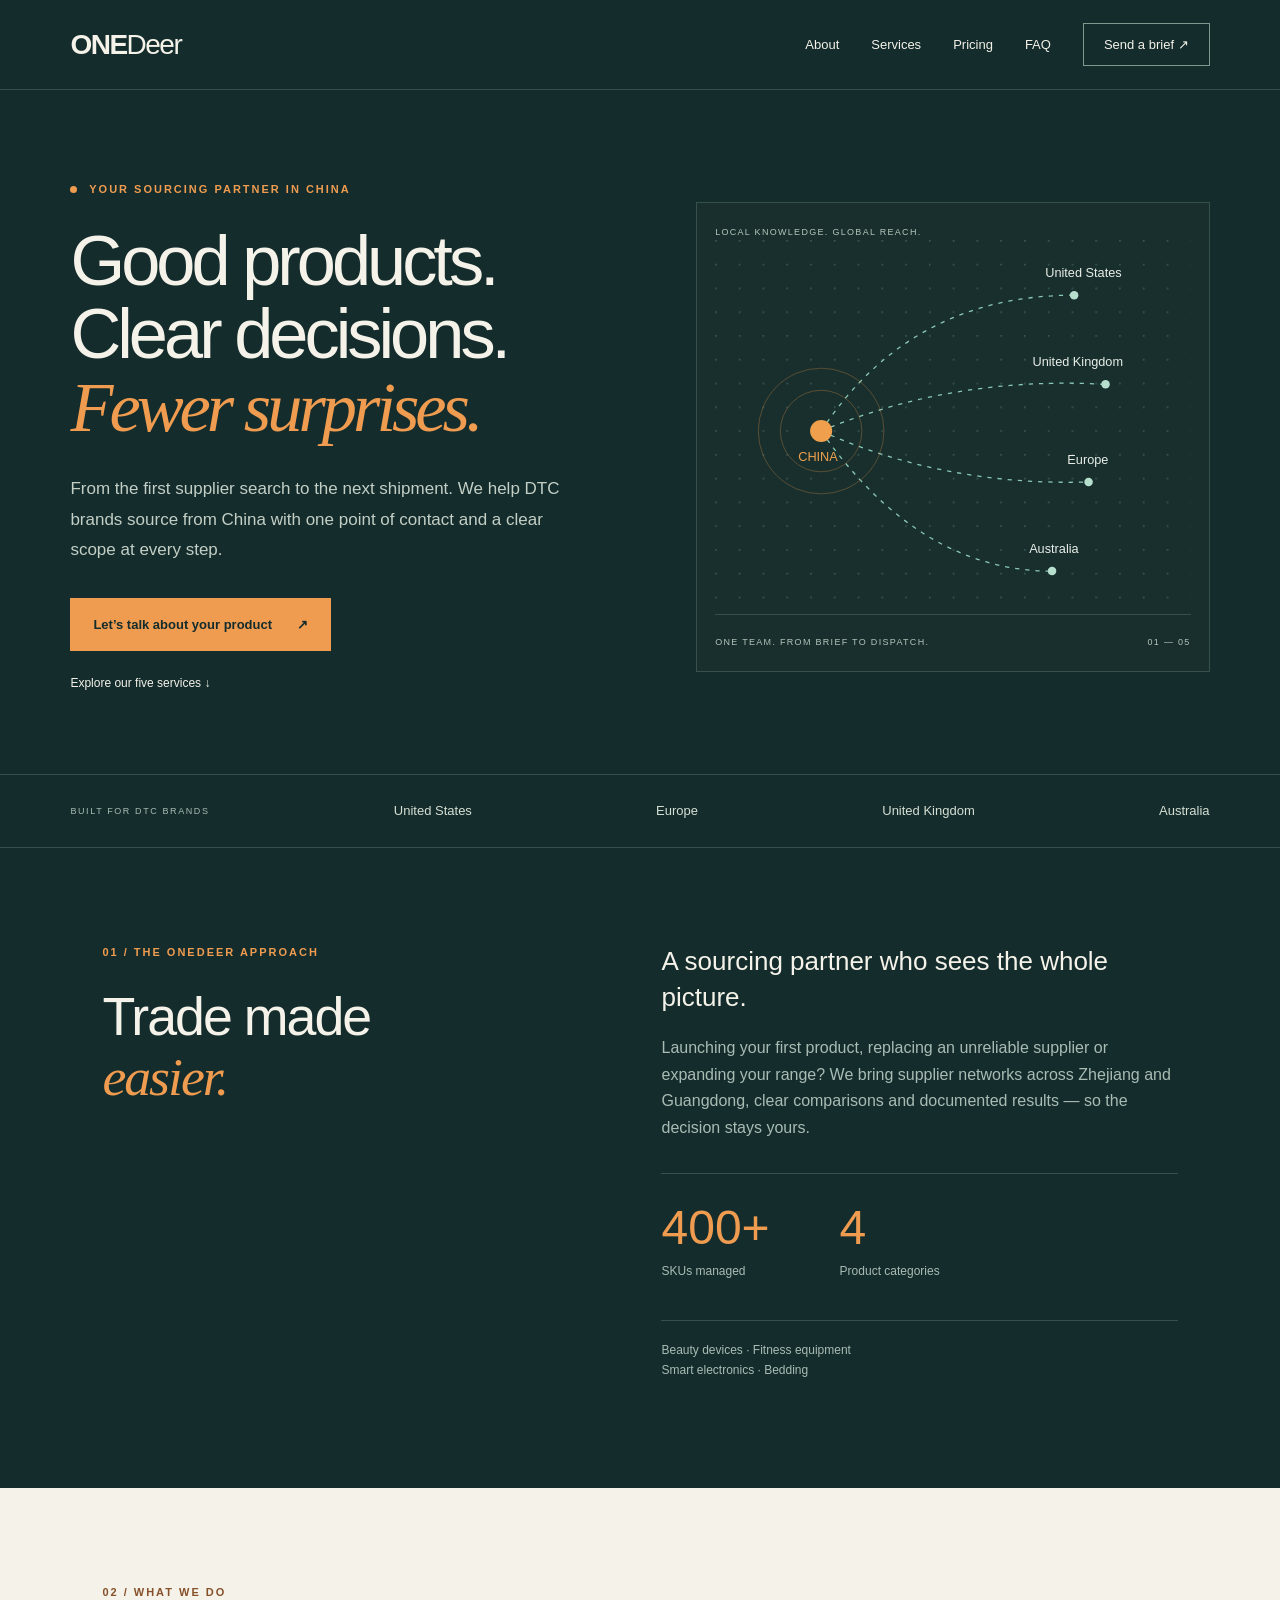
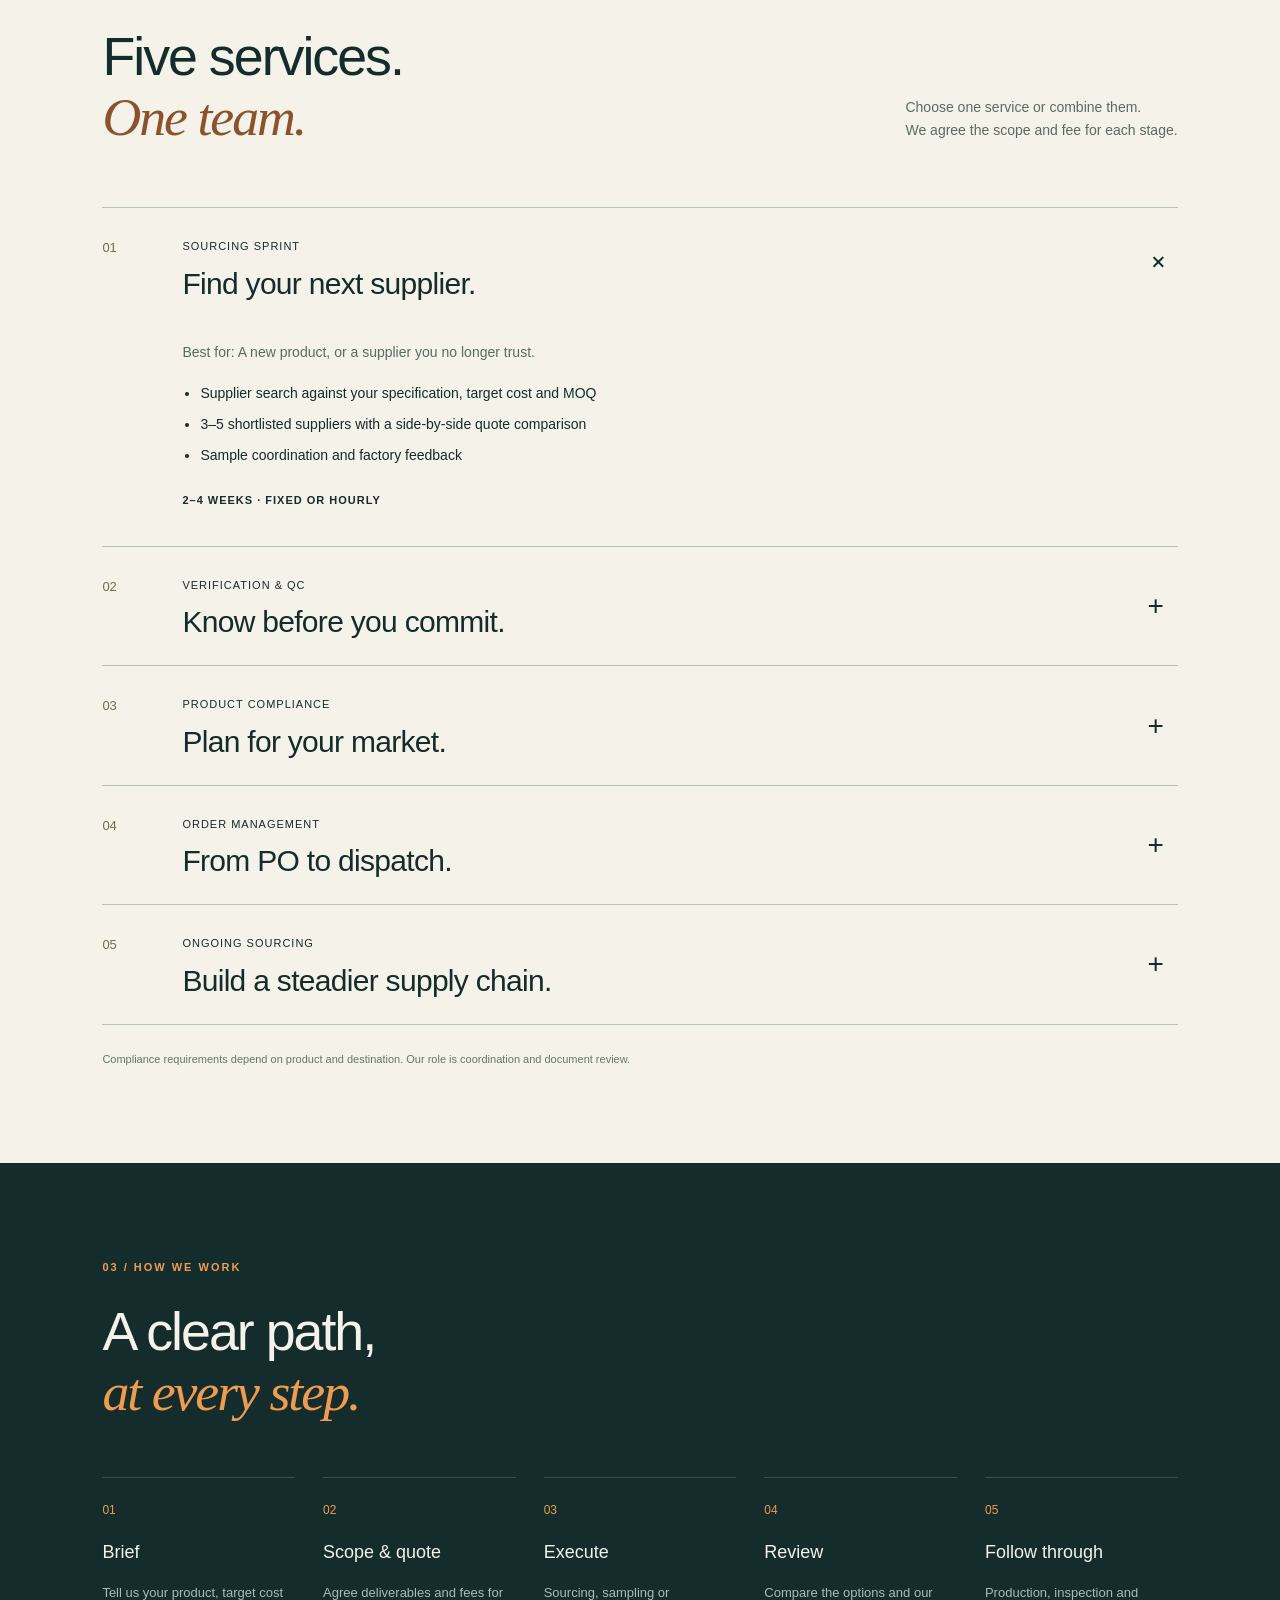
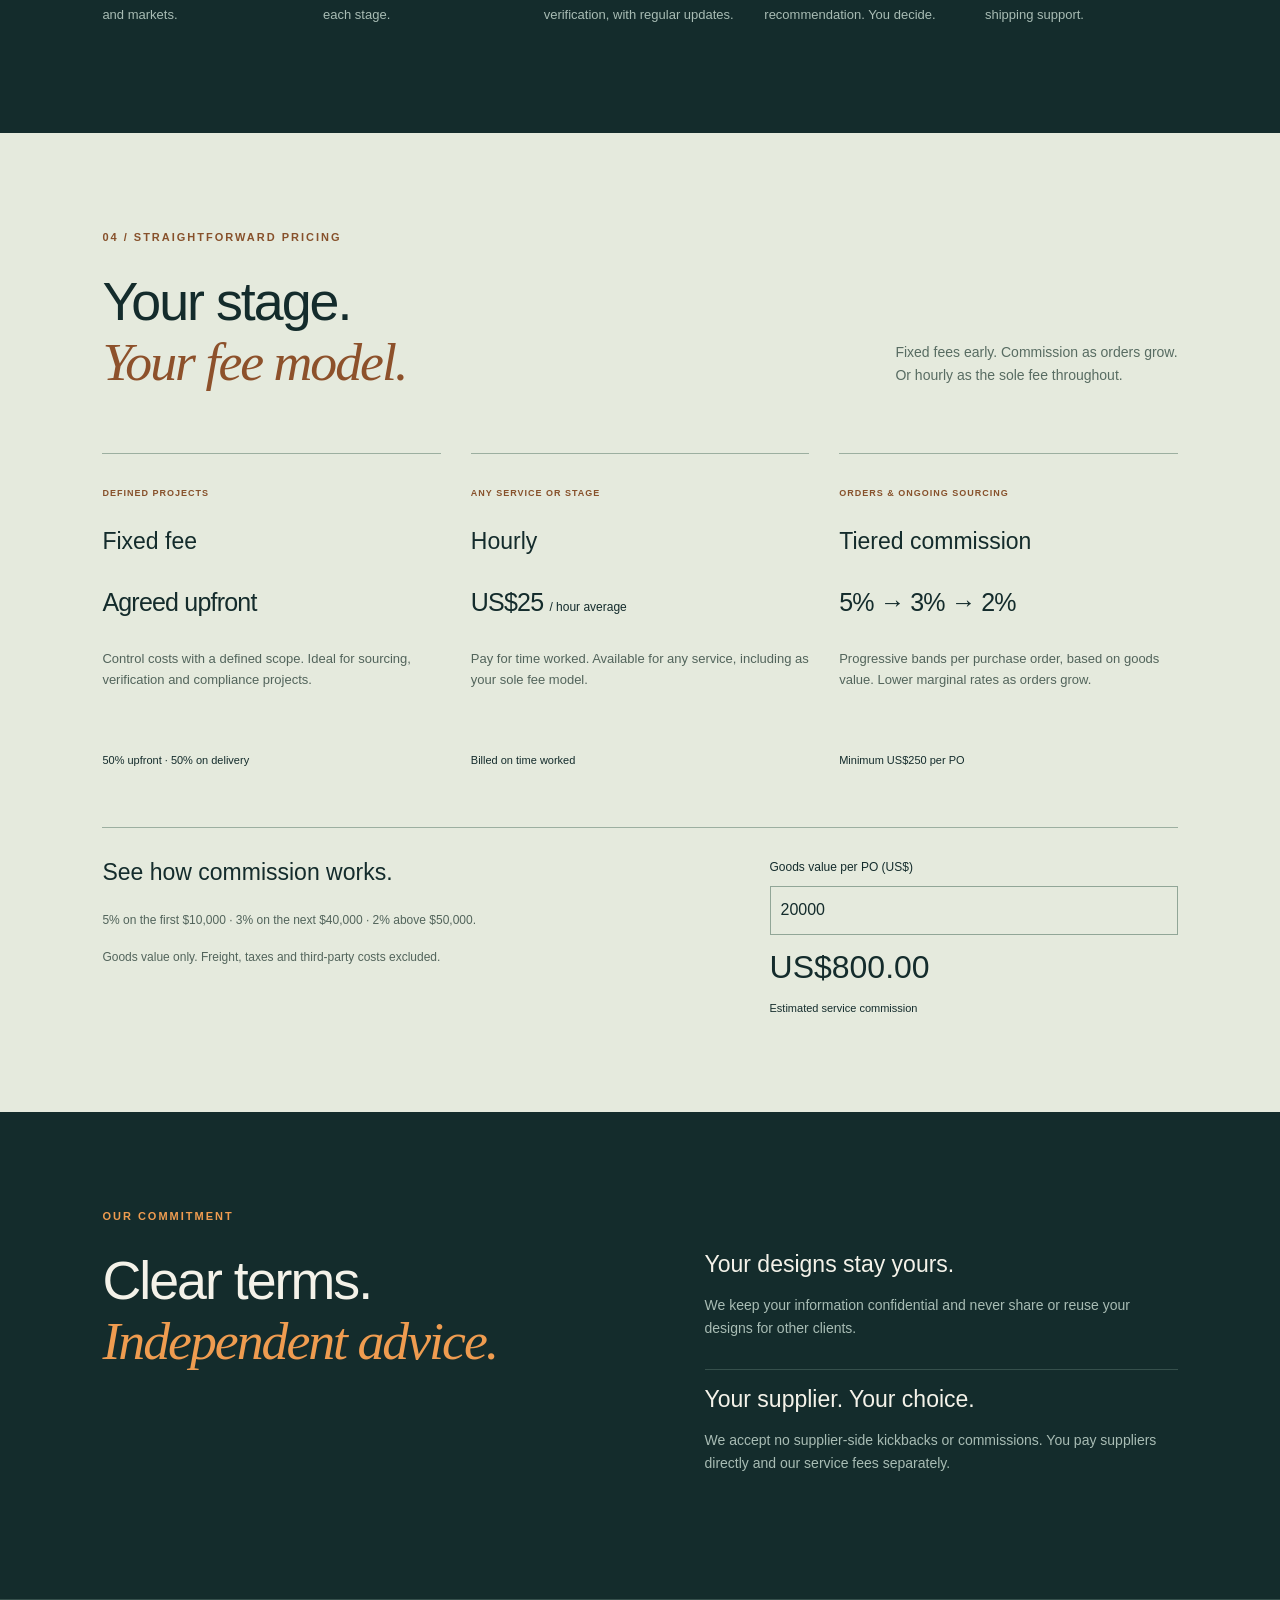
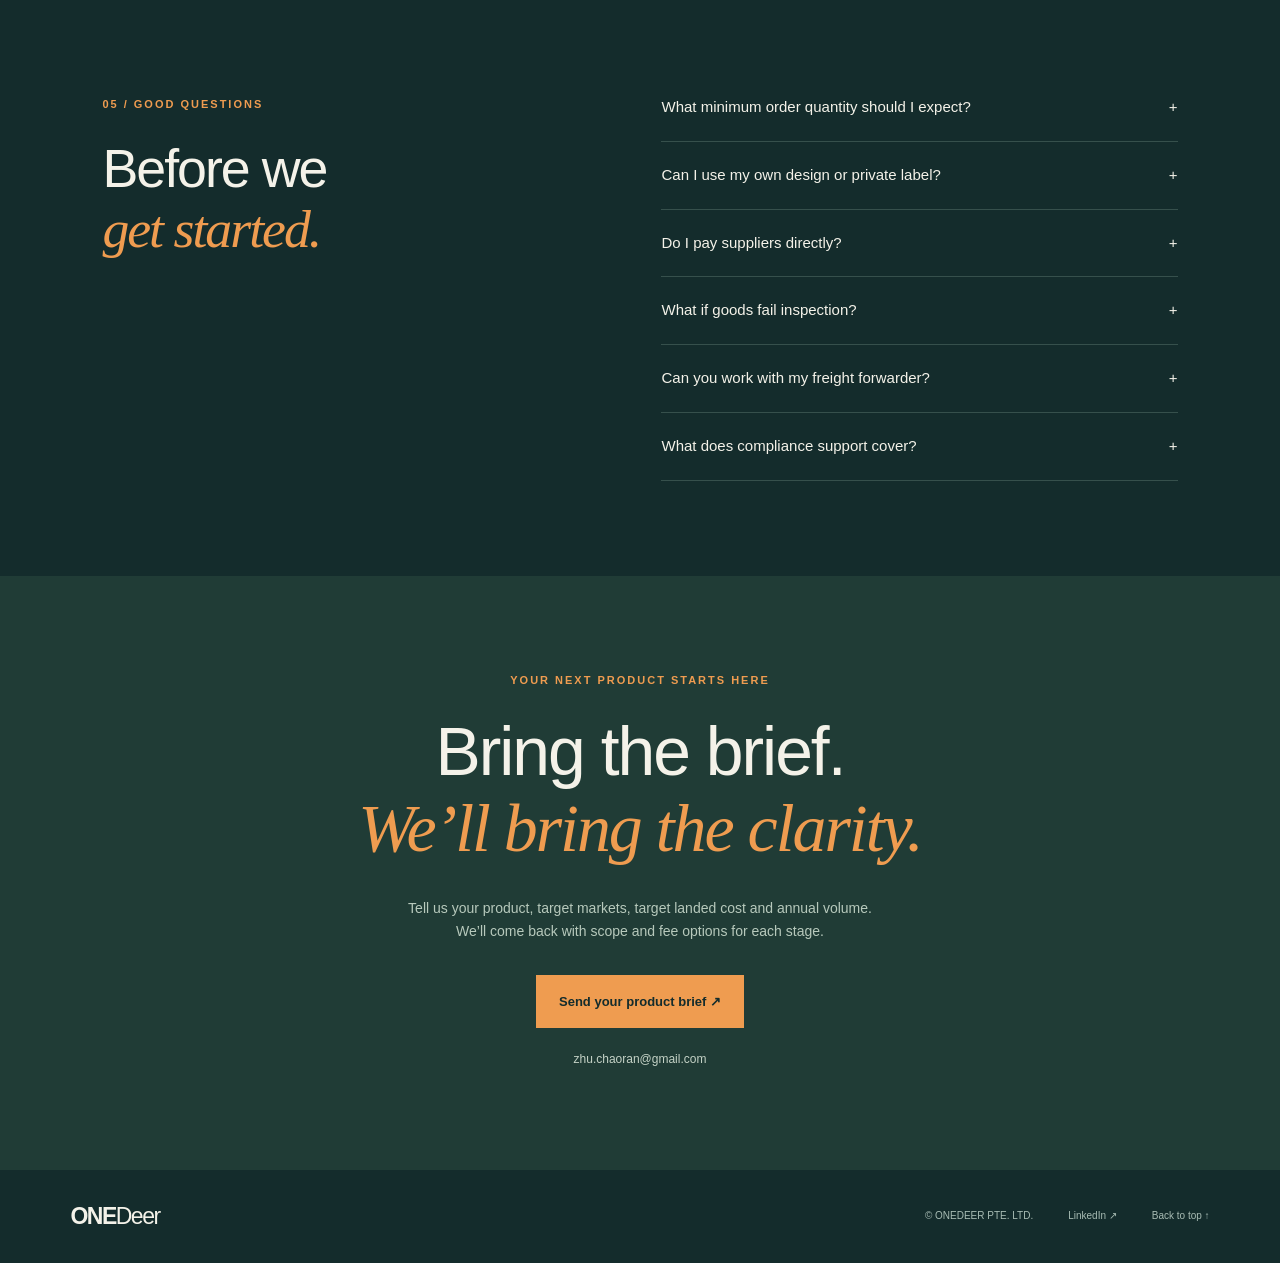
==== index.html @ e4fd5062 "Rebuild homepage for ONEDeer services" ====
<!doctype html>
<html lang="en"><head><meta charset="utf-8"><meta name="viewport" content="width=device-width,initial-scale=1"><meta name="description" content="ONEDeer helps DTC brands source from China, from supplier search and quality checks to compliance coordination and order management."><meta name="theme-color" content="#142c2c"><title>ONEDeer — Sourcing, with clarity.</title><link rel="stylesheet" href="assets/site.css"><script defer src="assets/site.js"></script></head><body>
<a class="skip" href="#main">Skip to content</a><header><a class="brand" href="#" aria-label="ONEDeer home">ONE<span>Deer</span></a><button class="menu" aria-expanded="false" aria-controls="navigation">Menu</button><nav id="navigation" aria-label="Main navigation"><a href="#about">About</a><a href="#services">Services</a><a href="#pricing">Pricing</a><a href="#faq">FAQ</a><a class="nav-cta" href="#contact">Send a brief ↗</a></nav></header>
<main id="main"><section class="hero"><div class="hero-copy"><p class="eyebrow"><span class="dot"></span> YOUR SOURCING PARTNER IN CHINA</p><h1>Good products.<br>Clear decisions.<br><em>Fewer surprises.</em></h1><p class="lead">From the first supplier search to the next shipment. We help DTC brands source from China with one point of contact and a clear scope at every step.</p><a class="button" href="#contact">Let’s talk about your product <span>↗</span></a><a class="text-link" href="#services">Explore our five services ↓</a></div><div class="route-art"><div class="art-top">LOCAL KNOWLEDGE. GLOBAL REACH.</div><svg viewBox="0 0 560 440" role="img" aria-label="Connecting sourcing in China with brands in the United States, Europe, United Kingdom and Australia"><defs><pattern id="grid" width="28" height="28" patternUnits="userSpaceOnUse"><circle cx="1" cy="1" r="1" fill="#42615d"/></pattern></defs><rect width="560" height="440" fill="url(#grid)"/><g fill="none" stroke="#8bc8b4" stroke-width="1.5" stroke-dasharray="5 7"><path d="M125 225 Q230 65 423 65"/><path d="M125 225 Q280 160 460 170"/><path d="M125 225 Q270 290 440 285"/><path d="M125 225 Q240 390 397 390"/></g><g fill="none" stroke="#d88c40" opacity=".4"><circle cx="125" cy="225" r="48"/><circle cx="125" cy="225" r="74"/></g><circle cx="125" cy="225" r="13" fill="#f0a04c"/><g fill="#b7dfce"><circle cx="423" cy="65" r="5"/><circle cx="460" cy="170" r="5"/><circle cx="440" cy="285" r="5"/><circle cx="397" cy="390" r="5"/></g><g fill="#e8eee7" font-family="Arial,sans-serif" font-size="15"><text x="389" y="44">United States</text><text x="374" y="149">United Kingdom</text><text x="415" y="264">Europe</text><text x="370" y="369">Australia</text><text x="98" y="260" fill="#f0a04c">CHINA</text></g></svg><div class="art-bottom"><span>ONE TEAM. FROM BRIEF TO DISPATCH.</span><span>01 — 05</span></div></div></section>
<div class="markets"><span>BUILT FOR DTC BRANDS</span><span>United States</span><span>Europe</span><span>United Kingdom</span><span>Australia</span></div>
<section id="about" class="section about"><div><p class="eyebrow">01 / THE ONEDEER APPROACH</p><h2>Trade made<br><em>easier.</em></h2></div><div><p class="intro">A sourcing partner who sees the whole picture.</p><p class="muted">Launching your first product, replacing an unreliable supplier or expanding your range? We bring supplier networks across Zhejiang and Guangdong, clear comparisons and documented results — so the decision stays yours.</p><div class="stats"><div><strong>400+</strong><span>SKUs managed</span></div><div><strong>4</strong><span>Product categories</span></div></div><p class="categories">Beauty devices · Fitness equipment<br>Smart electronics · Bedding</p></div></section>
<section id="services" class="section services"><div class="section-heading"><div><p class="eyebrow">02 / WHAT WE DO</p><h2>Five services.<br><em>One team.</em></h2></div><p class="muted">Choose one service or combine them.<br>We agree the scope and fee for each stage.</p></div><div class="service-list"><details class="service" open><summary><span class="number">01</span><span><small>Sourcing Sprint</small><h3>Find your next supplier.</h3></span><span class="plus" aria-hidden="true">+</span></summary><div class="service-body"><p class="muted">Best for: A new product, or a supplier you no longer trust.</p><ul><li>Supplier search against your specification, target cost and MOQ</li><li>3–5 shortlisted suppliers with a side-by-side quote comparison</li><li>Sample coordination and factory feedback</li></ul><p class="tag">2–4 weeks · Fixed or hourly</p></div></details><details class="service" ><summary><span class="number">02</span><span><small>Verification & QC</small><h3>Know before you commit.</h3></span><span class="plus" aria-hidden="true">+</span></summary><div class="service-body"><p class="muted">Best for: A first order, or a bigger commitment.</p><ul><li>Business and export-record checks</li><li>On-site or video factory audit with a written report</li><li>In-line and pre-shipment inspections against an agreed checklist</li></ul><p class="tag">Fixed audit / inspection fee or hourly</p></div></details><details class="service" ><summary><span class="number">03</span><span><small>Product Compliance</small><h3>Plan for your market.</h3></span><span class="plus" aria-hidden="true">+</span></summary><div class="service-body"><p class="muted">Best for: Brands selling in the EU/EEA, US, UK or Australia.</p><ul><li>Market-specific requirement and document coordination</li><li>Testing and labeling coordination by product and destination</li><li>EU/EEA, US, UK and Australian market support</li></ul><p class="tag">Fixed product fee or hourly</p></div></details><details class="service" ><summary><span class="number">04</span><span><small>Order Management</small><h3>From PO to dispatch.</h3></span><span class="plus" aria-hidden="true">+</span></summary><div class="service-body"><p class="muted">Best for: Brands that want one team to follow through.</p><ul><li>Purchase orders, production follow-up and delivery tracking</li><li>Inspection scheduling and issue follow-up</li><li>Shipping document checks and freight forwarder coordination</li></ul><p class="tag">Tiered commission or hourly</p></div></details><details class="service" ><summary><span class="number">05</span><span><small>Ongoing Sourcing</small><h3>Build a steadier supply chain.</h3></span><span class="plus" aria-hidden="true">+</span></summary><div class="service-body"><p class="muted">Best for: A growing range that needs a consistent partner.</p><ul><li>Repeat orders, price reviews and supplier performance tracking</li><li>New-product development and new supplier introductions</li><li>A single point of contact in your time zone</li></ul><p class="tag">Hourly or tiered commission</p></div></details></div><p class="note">Compliance requirements depend on product and destination. Our role is coordination and document review.</p></section>
<section id="process" class="section process"><p class="eyebrow">03 / HOW WE WORK</p><h2>A clear path,<br><em>at every step.</em></h2><div class="steps"><article><span>01</span><h3>Brief</h3><p>Tell us your product, target cost and markets.</p></article><article><span>02</span><h3>Scope & quote</h3><p>Agree deliverables and fees for each stage.</p></article><article><span>03</span><h3>Execute</h3><p>Sourcing, sampling or verification, with regular updates.</p></article><article><span>04</span><h3>Review</h3><p>Compare the options and our recommendation. You decide.</p></article><article><span>05</span><h3>Follow through</h3><p>Production, inspection and shipping support.</p></article></div></section>
<section id="pricing" class="section pricing"><div class="section-heading"><div><p class="eyebrow">04 / STRAIGHTFORWARD PRICING</p><h2>Your stage.<br><em>Your fee model.</em></h2></div><p class="muted">Fixed fees early. Commission as orders grow.<br>Or hourly as the sole fee throughout.</p></div><div class="price-grid"><article><span class="eyebrow">DEFINED PROJECTS</span><h3>Fixed fee</h3><p class="price">Agreed upfront</p><p>Control costs with a defined scope. Ideal for sourcing, verification and compliance projects.</p><small>50% upfront · 50% on delivery</small></article><article><span class="eyebrow">ANY SERVICE OR STAGE</span><h3>Hourly</h3><p class="price">US$25 <span>/ hour average</span></p><p>Pay for time worked. Available for any service, including as your sole fee model.</p><small>Billed on time worked</small></article><article><span class="eyebrow">ORDERS & ONGOING SOURCING</span><h3>Tiered commission</h3><p class="price">5% → 3% → 2%</p><p>Progressive bands per purchase order, based on goods value. Lower marginal rates as orders grow.</p><small>Minimum US$250 per PO</small></article></div><div class="calculator"><div><h3>See how commission works.</h3><p>5% on the first $10,000 · 3% on the next $40,000 · 2% above $50,000.</p><small>Goods value only. Freight, taxes and third-party costs excluded.</small></div><div class="calc-input"><label for="goods">Goods value per PO (US$)</label><input id="goods" type="number" min="0" step="100" value="20000"><output id="fee" for="goods" aria-live="polite">US$800</output><span>Estimated service commission</span></div></div></section>
<section class="section trust"><p class="eyebrow">OUR COMMITMENT</p><h2>Clear terms.<br><em>Independent advice.</em></h2><div><article><h3>Your designs stay yours.</h3><p>We keep your information confidential and never share or reuse your designs for other clients.</p></article><article><h3>Your supplier. Your choice.</h3><p>We accept no supplier-side kickbacks or commissions. You pay suppliers directly and our service fees separately.</p></article></div></section>
<section id="faq" class="section faq"><div><p class="eyebrow">05 / GOOD QUESTIONS</p><h2>Before we<br><em>get started.</em></h2></div><div><details><summary>What minimum order quantity should I expect?<span aria-hidden="true">+</span></summary><p>Each supplier sets its own. Our comparison reports show MOQ and price breaks per supplier.</p></details><details><summary>Can I use my own design or private label?<span aria-hidden="true">+</span></summary><p>Yes. Your information stays confidential. We never share or reuse your designs for other clients.</p></details><details><summary>Do I pay suppliers directly?<span aria-hidden="true">+</span></summary><p>Yes. You pay suppliers directly. ONEDeer invoices its service fees separately.</p></details><details><summary>What if goods fail inspection?<span aria-hidden="true">+</span></summary><p>You see the report before shipment and choose the corrective action that we follow up on. Inspections reduce risk but cannot guarantee zero defects.</p></details><details><summary>Can you work with my freight forwarder?<span aria-hidden="true">+</span></summary><p>Yes. We can coordinate with yours or recommend freight forwarders, and check documents before dispatch.</p></details><details><summary>What does compliance support cover?<span aria-hidden="true">+</span></summary><p>Coordination and document review for EU/EEA, US, UK and Australia, with scope agreed per product and destination. We do not certify products or provide legal advice.</p></details></div></section>
<section id="contact" class="section contact"><p class="eyebrow">YOUR NEXT PRODUCT STARTS HERE</p><h2>Bring the brief.<br><em>We’ll bring the clarity.</em></h2><p>Tell us your product, target markets, target landed cost and annual volume.<br>We’ll come back with scope and fee options for each stage.</p><a class="button" href="mailto:zhu.chaoran@gmail.com?subject=ONEDeer%20%E2%80%94%20Product%20brief&amp;body=Product%3A%0ATarget%20markets%3A%0ATarget%20landed%20cost%3A%0AAnnual%20volume%3A%0A">Send your product brief ↗</a><a class="email" href="mailto:zhu.chaoran@gmail.com">zhu.chaoran@gmail.com</a></section></main><footer><a class="brand" href="#">ONE<span>Deer</span></a><span>© ONEDEER PTE. LTD.</span><a href="https://www.linkedin.com/company/ONEDeer" target="_blank" rel="noopener noreferrer">LinkedIn ↗</a><a href="#main">Back to top ↑</a></footer></body></html>
---- assets/site.css ----
:root{--ink:#142c2c;--cream:#f4f2e9;--orange:#ef9c50;--muted:#a8bcb4;--line:#36504c}*{box-sizing:border-box}html{scroll-behavior:smooth;scroll-padding-top:90px}body{margin:0;background:var(--ink);color:var(--cream);font:16px/1.65 Arial,Helvetica,sans-serif}a{color:inherit;text-decoration:none}button,input{font:inherit}a,button,input,summary{-webkit-tap-highlight-color:transparent}a:focus-visible,button:focus-visible,input:focus-visible,summary:focus-visible{outline:3px solid var(--orange);outline-offset:5px}header{display:flex;justify-content:space-between;align-items:center;padding:23px 5.5%;border-bottom:1px solid var(--line);background:var(--ink);position:sticky;top:0;z-index:10}.brand{font-size:28px;font-weight:800;letter-spacing:-1.5px;line-height:1}.brand span{font-weight:400}.brand i{font-size:10px;font-style:normal;vertical-align:top;margin-left:3px}nav{display:flex;gap:32px;align-items:center;font-size:13px}nav a:hover,.text-link:hover{color:var(--orange)}.nav-cta{border:1px solid #80978c;padding:10px 20px}.menu{display:none}.hero{padding:90px 5.5% 80px;display:grid;grid-template-columns:1.13fr 1fr;align-items:center;gap:4%}.eyebrow{font-size:11px;font-weight:700;letter-spacing:2px;margin:0 0 25px;color:var(--orange)}.dot{display:inline-block;width:7px;height:7px;border-radius:50%;background:var(--orange);margin-right:7px}h1{font-size:clamp(48px,5.5vw,84px);line-height:1.04;letter-spacing:-4px;margin:0 0 30px;font-weight:500}em{font-family:Georgia,serif;font-weight:400;color:var(--orange)}.lead{max-width:520px;color:#c3cfc5;font-size:17px;line-height:1.8;margin-bottom:32px}.button{display:inline-flex;gap:25px;justify-content:space-between;align-items:center;background:var(--orange);color:var(--ink);padding:16px 23px;font-size:13px;font-weight:700}.button:hover{background:#ffb56e}.text-link{display:block;width:max-content;margin-top:23px;font-size:12px}.route-art{border:1px solid var(--line);background:#182f2e;padding:22px 18px}.route-art svg{display:block;width:100%;height:auto}.art-top,.art-bottom{font-size:9px;letter-spacing:1.3px;color:#b3c6bb}.art-bottom{display:flex;justify-content:space-between;border-top:1px solid var(--line);padding-top:20px}.markets{padding:25px 5.5%;display:flex;justify-content:space-between;align-items:center;gap:20px;border-top:1px solid var(--line);border-bottom:1px solid var(--line);font-size:13px;color:#d6dfd3}.markets span:first-child{font-size:9px;letter-spacing:1.6px;color:var(--muted)}.section{padding:95px 8%;scroll-margin-top:0}h2{font-size:clamp(38px,4.2vw,60px);font-weight:400;line-height:1.12;letter-spacing:-2px;margin:0 0 30px}h3{font-weight:500;line-height:1.3}.about,.faq{display:grid;grid-template-columns:1fr 1.2fr;gap:12%}.intro{font-size:26px;line-height:1.4;margin:0 0 20px}.muted{color:var(--muted)}.stats{display:flex;gap:70px;padding:25px 0;border-top:1px solid var(--line);margin-top:32px}.stats strong{display:block;font-size:48px;line-height:1.2;font-weight:400;color:var(--orange)}.stats span,.categories{font-size:12px;color:var(--muted)}.categories{border-top:1px solid var(--line);padding-top:20px}.services{background:var(--cream);color:var(--ink)}.services .muted,.pricing .muted{color:#586c62}.services em,.pricing em{color:#8d512b}.services .eyebrow,.pricing .eyebrow{color:#87512b}.section-heading{display:flex;justify-content:space-between;align-items:end;gap:30px;margin-bottom:30px}.section-heading>p{font-size:14px;margin-bottom:35px}.service{border-top:1px solid #b7c3b7}.service:last-child{border-bottom:1px solid #b7c3b7}summary{cursor:pointer;list-style:none}summary::-webkit-details-marker{display:none}.service summary{display:grid;grid-template-columns:65px 1fr 30px;gap:15px;align-items:center;padding:24px 0}.number{align-self:start;font-size:13px;padding-top:5px;color:#7d6651}.service small{font-size:11px;letter-spacing:1px;text-transform:uppercase}.service h3{font-size:30px;margin:5px 0 0;letter-spacing:-.7px}.plus{font-size:28px;font-weight:300}.service[open] .plus{transform:rotate(45deg)}.service-body{padding:0 40px 26px 80px;max-width:820px;font-size:14px}.service-body ul{padding-left:18px}.service-body li{padding:4px 0}.tag{font-size:11px;text-transform:uppercase;letter-spacing:1px;font-weight:700;margin-top:20px}.note{font-size:11px;color:#64766a;margin:25px 0 0}.steps{display:grid;grid-template-columns:repeat(5,1fr);gap:28px;margin-top:55px}.steps article{border-top:1px solid var(--line);padding-top:18px}.steps span{color:var(--orange);font-size:12px}.steps h3{font-size:18px}.steps p{font-size:13px;color:var(--muted)}.pricing{background:#e5eadd;color:var(--ink)}.price-grid{display:grid;grid-template-columns:repeat(3,1fr);gap:30px}.price-grid article{border-top:1px solid #9cafa0;padding-top:24px}.price-grid .eyebrow{font-size:9px;letter-spacing:1px}.price-grid h3{font-size:23px;margin-bottom:20px}.price{font-size:25px;letter-spacing:-.8px}.price span{font-size:12px;letter-spacing:0}.price-grid article>p:not(.price){font-size:13px;color:#52645b;min-height:85px}small{font-size:11px}.calculator{margin-top:55px;border-top:1px solid #9cafa0;padding-top:30px;display:grid;grid-template-columns:1.5fr 1fr;gap:55px}.calculator h3{font-size:23px;margin-top:0}.calculator p,.calculator small{font-size:12px;color:#52645b}.calc-input{display:grid;grid-template-columns:1fr;gap:8px}.calc-input label{font-size:12px}.calc-input input{border:1px solid #91a697;background:transparent;color:var(--ink);padding:10px;width:100%;border-radius:0}.calc-input output{font-size:32px;line-height:1.5}.calc-input>span{font-size:11px}.trust{display:grid;grid-template-columns:1fr 1fr;gap:0 12%;border-bottom:1px solid var(--line)}.trust>.eyebrow{grid-column:1/-1}.trust article{border-top:1px solid var(--line);padding:15px 0}.trust article:first-child{padding-top:0;border:0}.trust h3{margin:0 0 12px;font-size:23px}.trust p:not(.eyebrow){font-size:14px;color:var(--muted)}.faq details{border-bottom:1px solid var(--line)}.faq summary{display:flex;justify-content:space-between;gap:25px;padding:21px 0;font-size:15px}.faq details:first-child summary{padding-top:0}.faq details p{color:var(--muted);font-size:13px;padding-right:20px}.faq details[open] summary span{transform:rotate(45deg)}.contact{text-align:center;background:#203c36;padding-bottom:100px}.contact h2{font-size:clamp(42px,5.3vw,76px)}.contact>p:not(.eyebrow){font-size:14px;color:#b7c9bc;margin-bottom:32px}.email{display:block;font-size:12px;margin-top:22px;color:#c4d2c6}footer{padding:35px 5.5%;display:flex;align-items:center;gap:35px;font-size:10px;color:var(--muted)}footer .brand{margin-right:auto;color:var(--cream);font-size:23px}.skip{position:fixed;top:-80px;left:10px;background:var(--cream);color:var(--ink);z-index:20;padding:10px}.skip:focus{top:5px}@media(min-width:1600px){body{max-width:1800px;margin:auto}}@media(max-width:900px){.hero{padding-top:65px;gap:20px}h1{letter-spacing:-2.5px}.section{padding:70px 6%}.hero .lead{font-size:15px}.steps{gap:15px}.steps h3{font-size:15px}.price-grid{gap:20px}.price{font-size:21px}.price-grid article>p:not(.price){min-height:110px}.service h3{font-size:26px}}@media(max-width:640px){header{padding:20px 6%}.brand{font-size:25px}.menu{display:block;background:transparent;border:1px solid var(--line);color:var(--cream);padding:7px 13px;font-size:12px}nav{display:none;position:absolute;top:76px;left:0;right:0;background:var(--ink);padding:24px 6%;border-bottom:1px solid var(--line);flex-direction:column;align-items:stretch;gap:20px}nav.open{display:flex}.hero{grid-template-columns:1fr;padding:55px 6% 40px;gap:45px}h1{font-size:51px}.lead{max-width:100%}.route-art{max-width:500px}.markets{flex-wrap:wrap;justify-content:start;gap:15px 25px;padding:23px 6%;font-size:11px}.markets span:first-child{width:100%}.about,.faq{grid-template-columns:1fr;gap:25px}.section{padding:60px 6%}h2{font-size:43px}.intro{font-size:23px}.section-heading{display:block}.section-heading>p{margin-bottom:25px}.service summary{grid-template-columns:30px 1fr 20px;gap:10px}.service h3{font-size:23px}.service small{font-size:10px}.service-body{padding-left:40px;padding-right:10px}.steps{grid-template-columns:1fr;gap:15px;margin-top:30px}.steps article{display:grid;grid-template-columns:28px 1fr;gap:0 10px}.steps h3{margin:0;font-size:19px}.steps p{grid-column:2;margin:8px 0 10px}.price-grid{grid-template-columns:1fr;gap:25px}.price-grid article>p:not(.price){min-height:0}.price-grid h3{margin:12px 0}.price{font-size:28px;margin:15px 0}.calculator{grid-template-columns:1fr;gap:25px;margin-top:35px}.trust{grid-template-columns:1fr;gap:20px}.trust>.eyebrow{margin:0}.trust>div{margin-top:5px}.contact h2{font-size:43px}.contact p br{display:none}footer{flex-wrap:wrap;gap:20px}footer .brand{width:100%;margin-bottom:10px}html{scroll-padding-top:77px}}@media(prefers-reduced-motion:reduce){html{scroll-behavior:auto}}
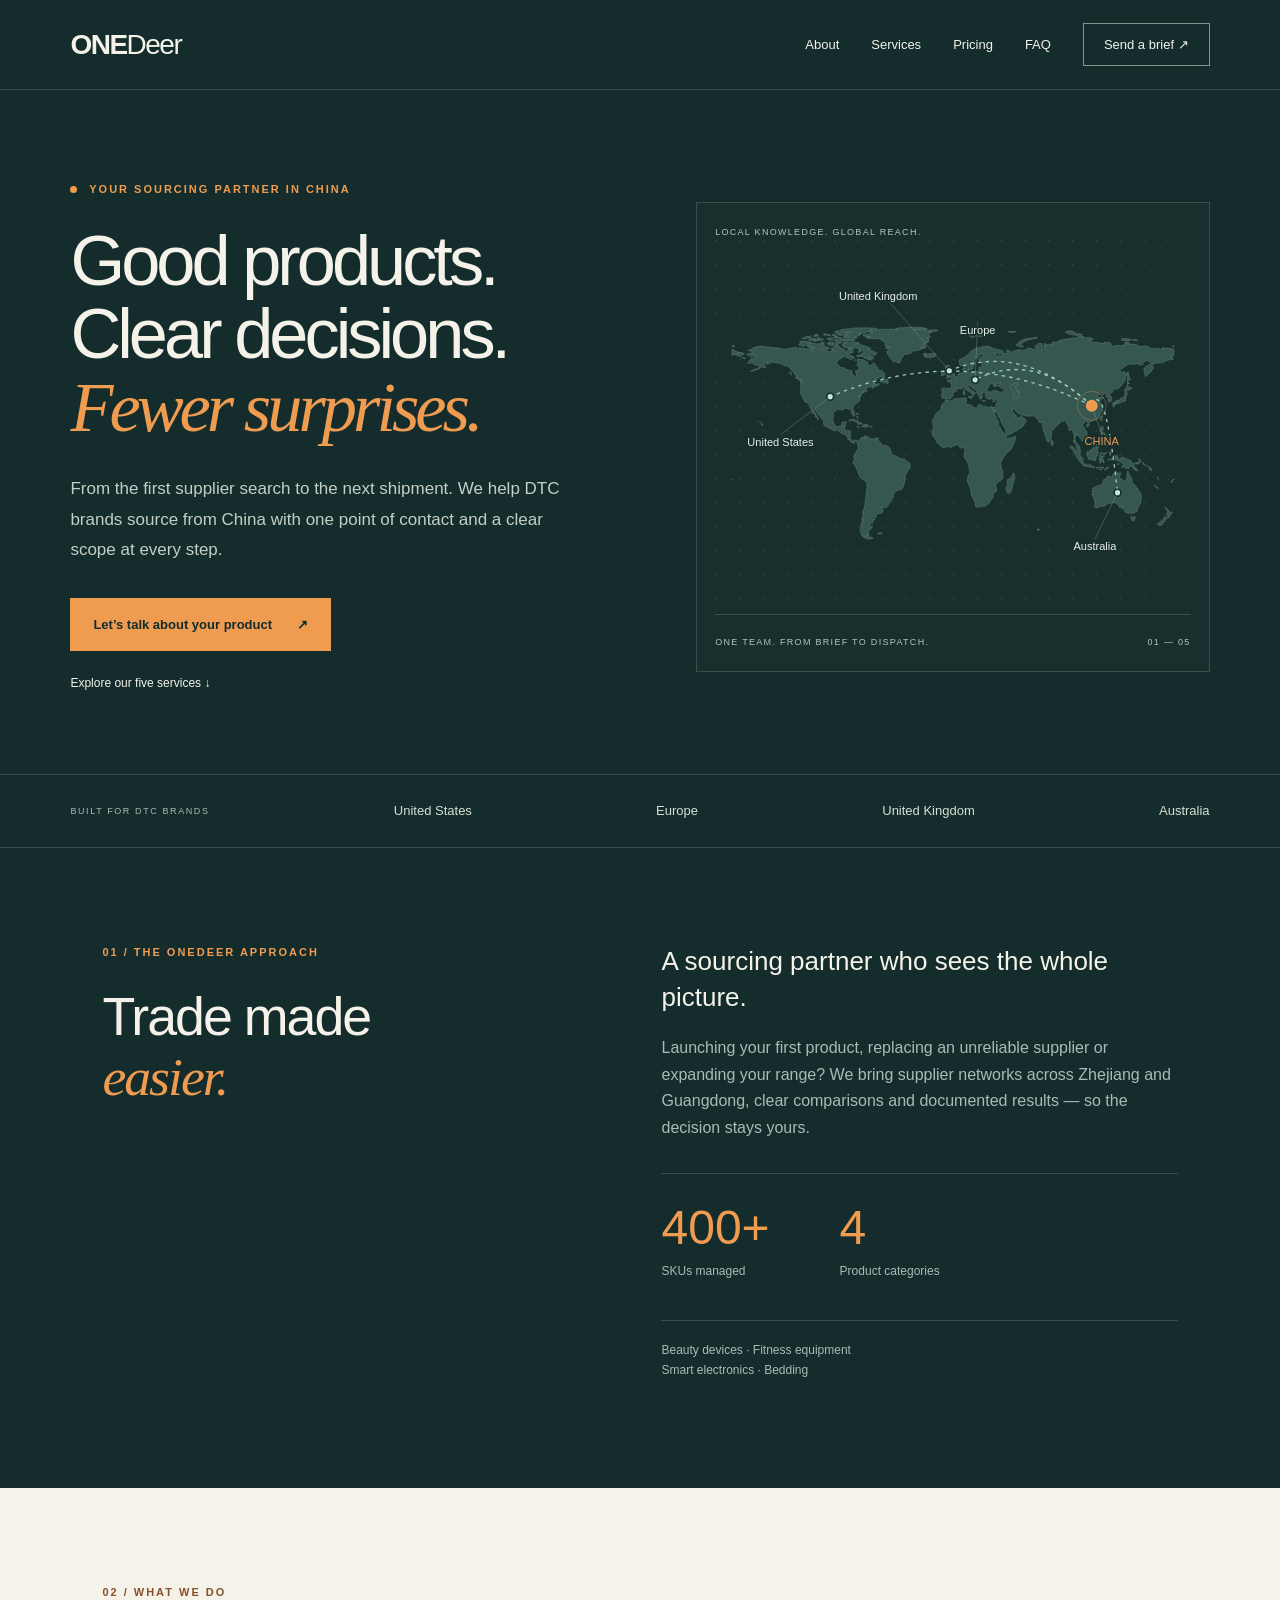
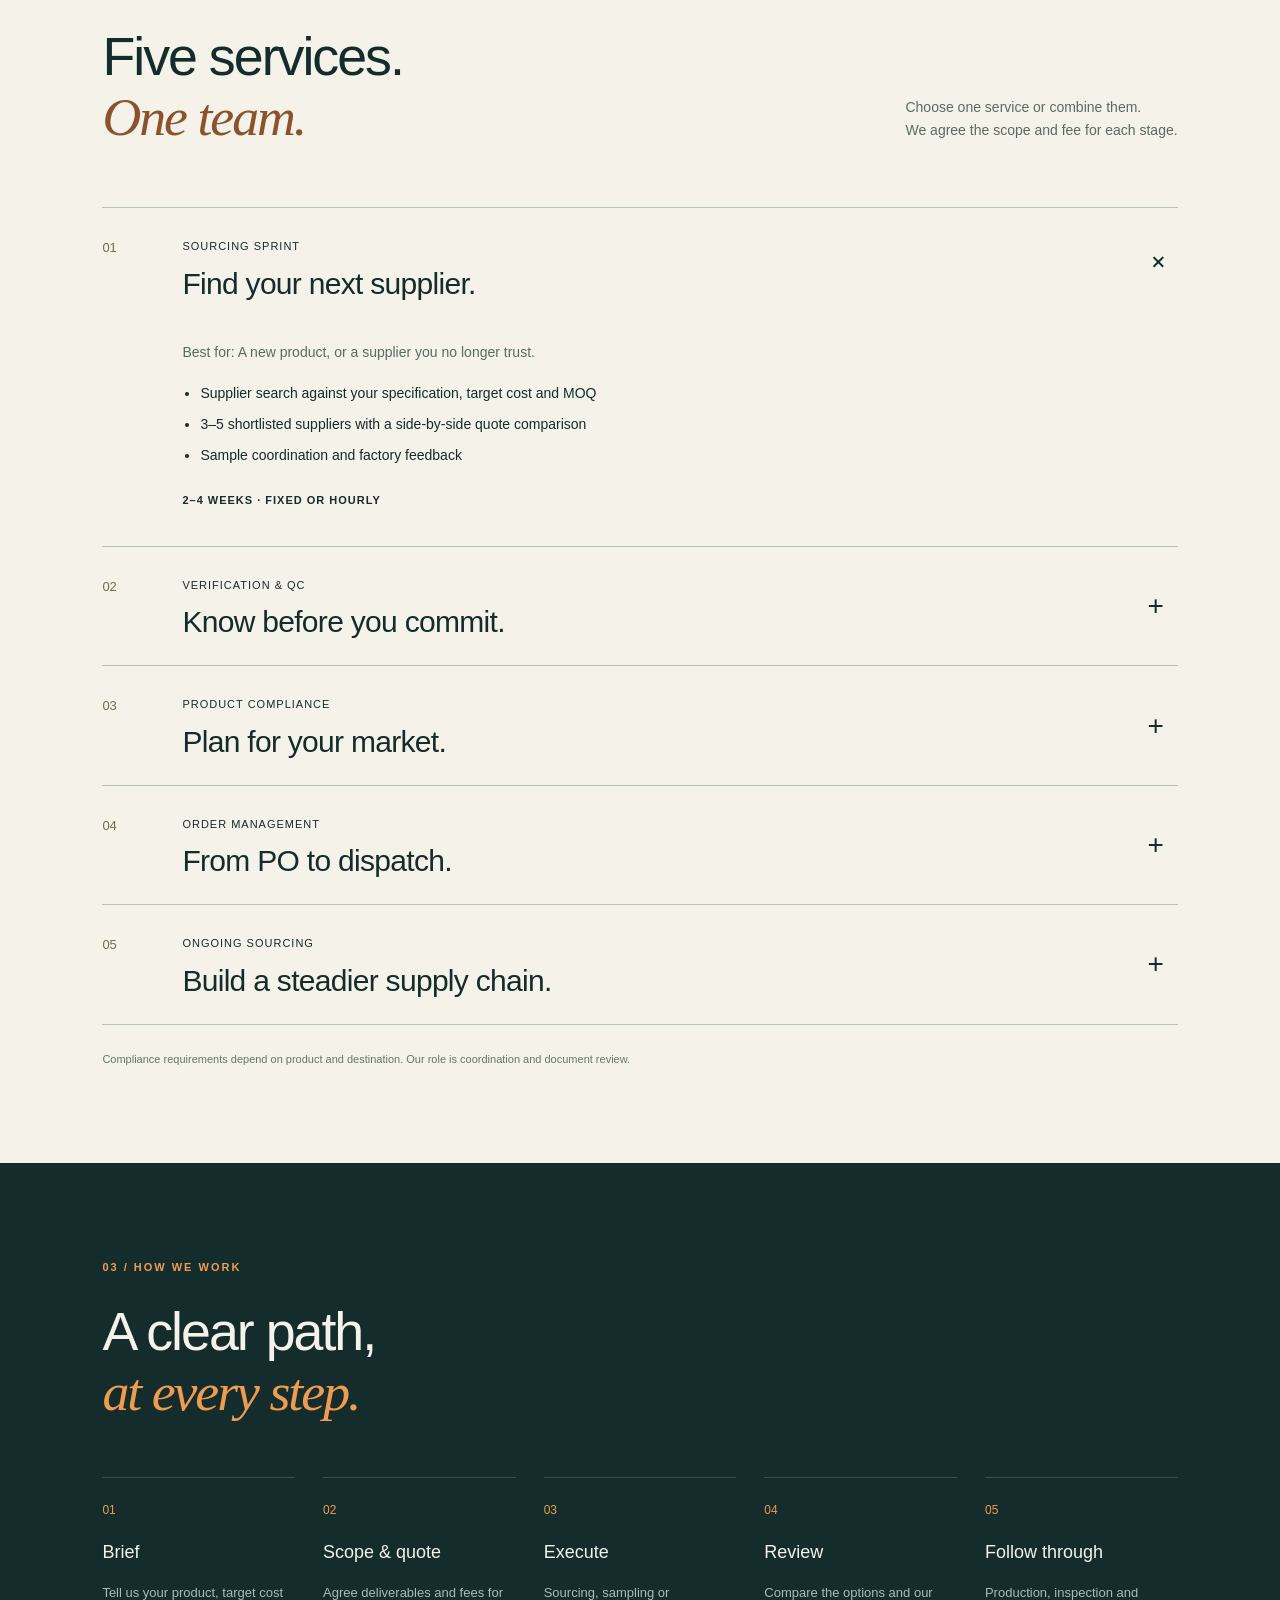
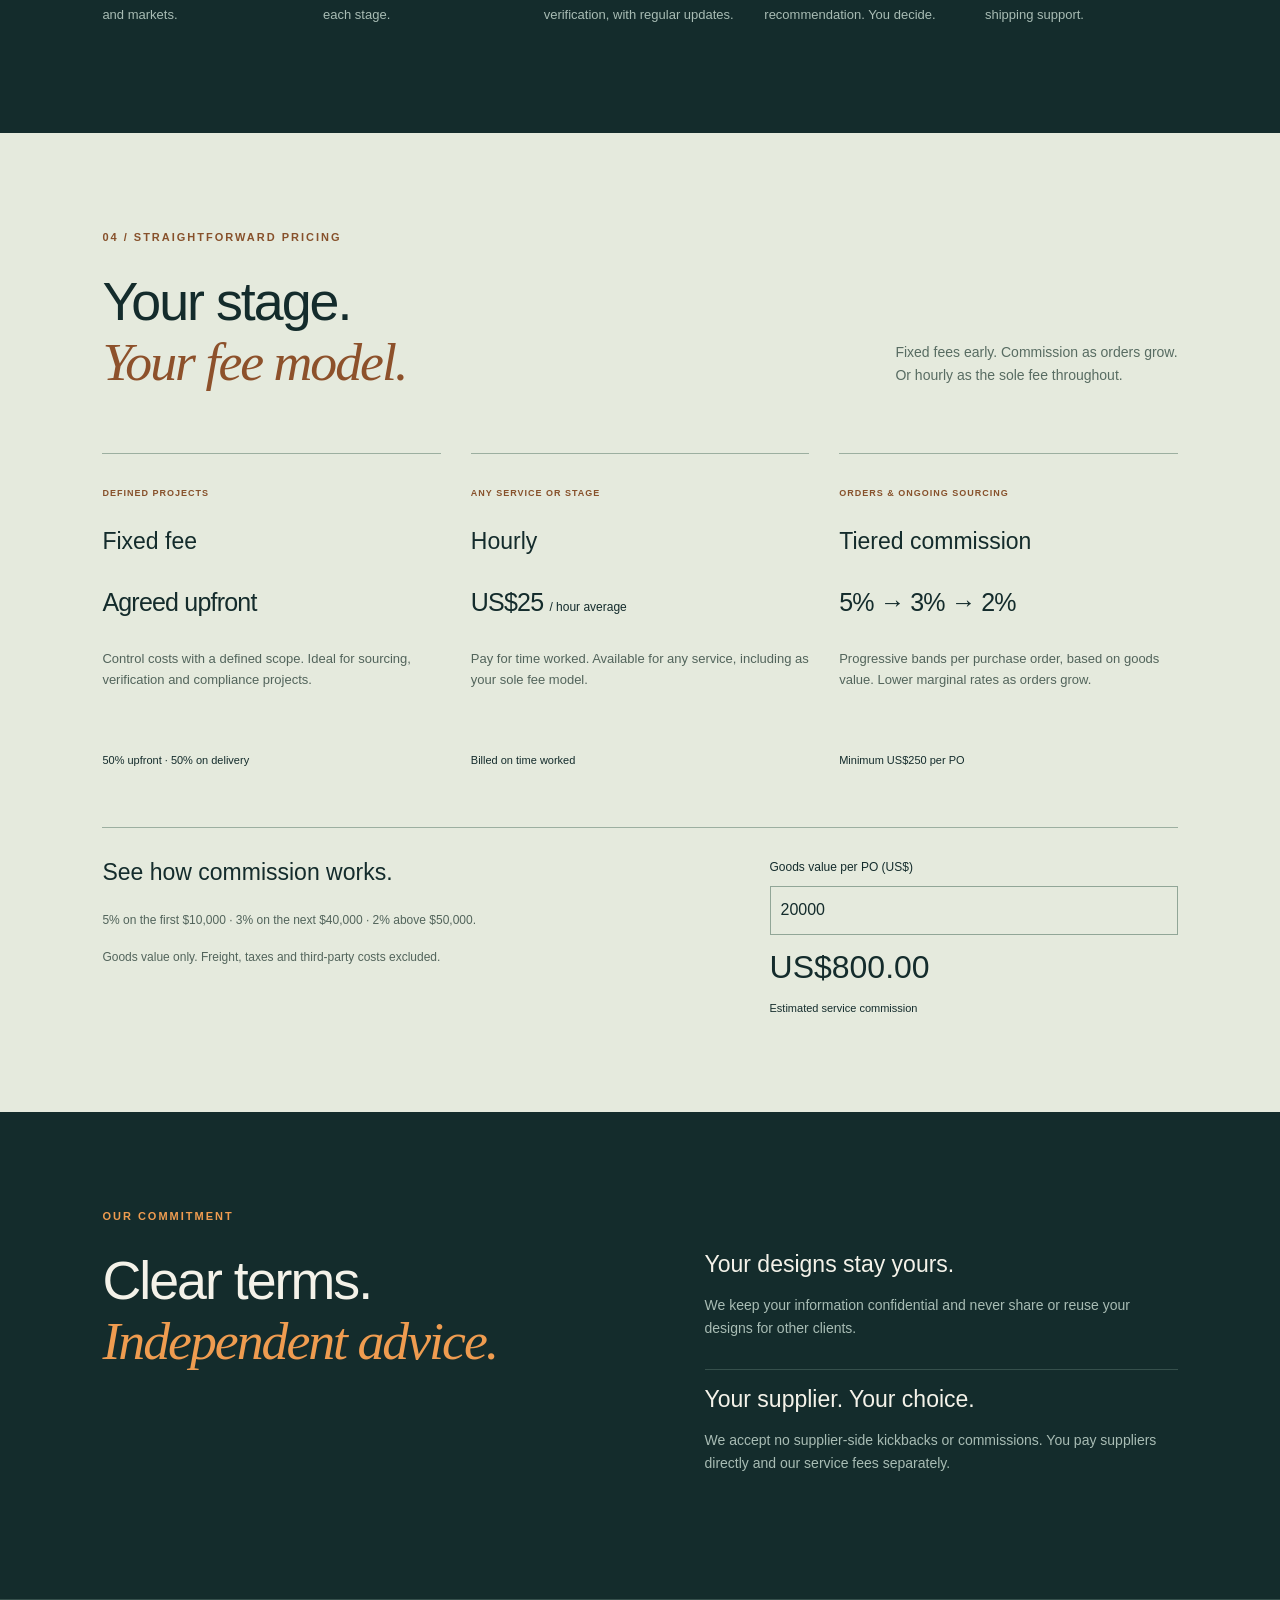
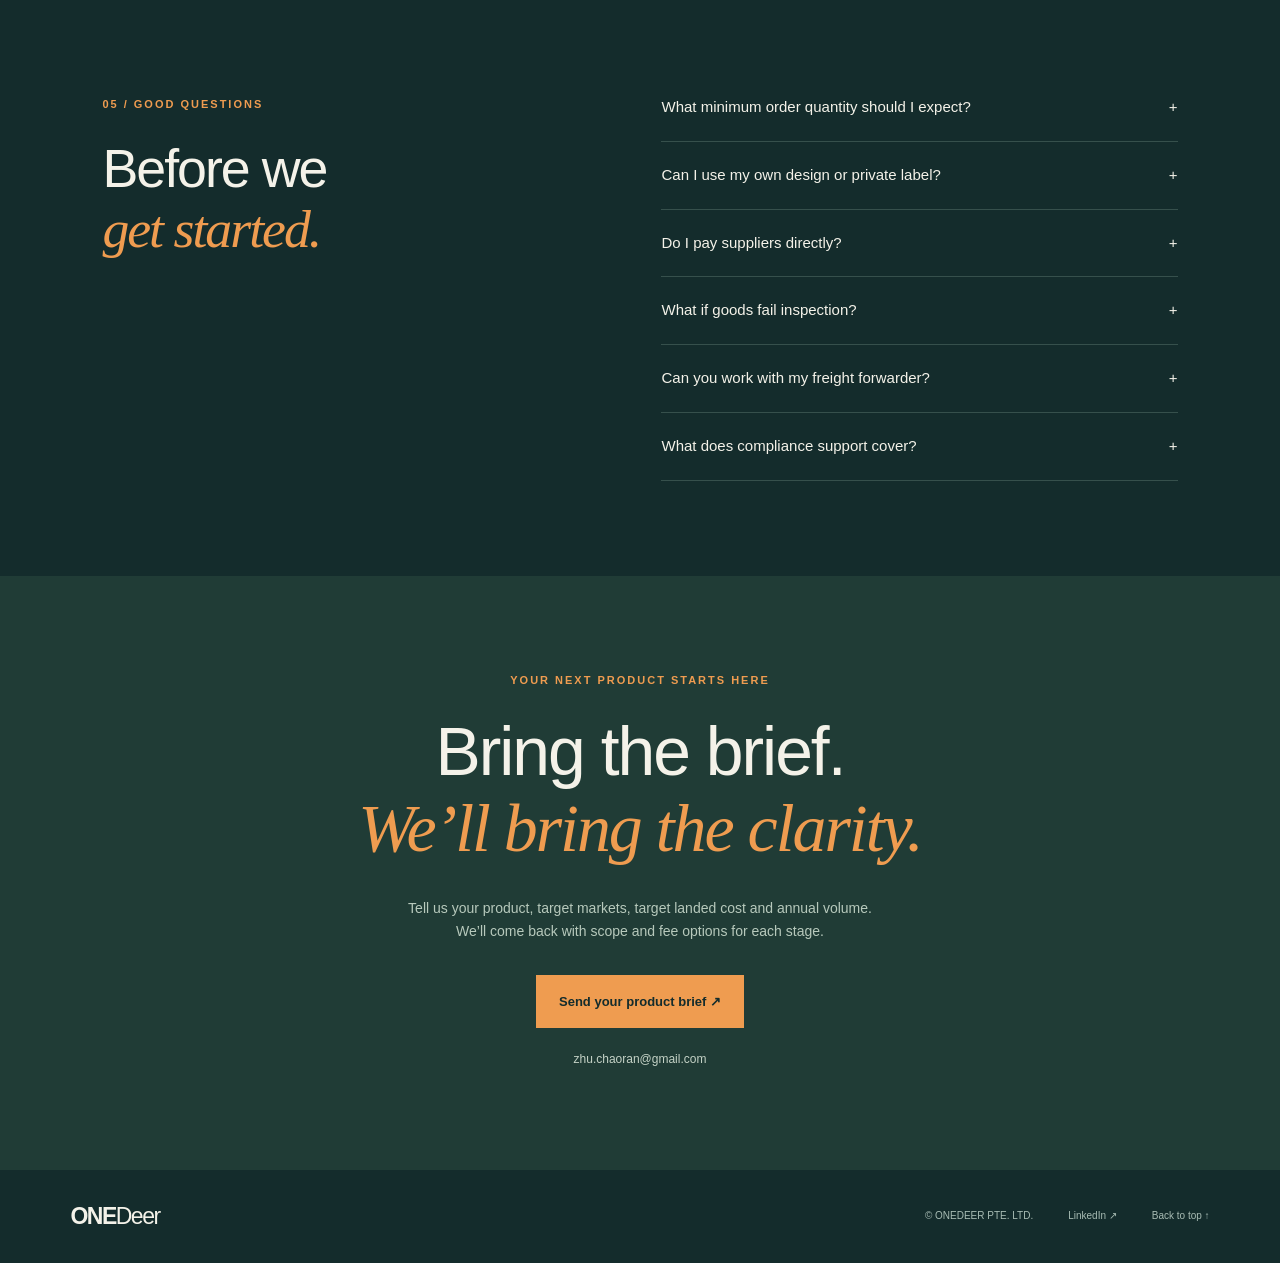
==== commit 83520a6e: "Replace sourcing diagram with geographic world map" ====
--- a/index.html
+++ b/index.html
@@ -1,7 +1,7 @@
 <!doctype html>
 <html lang="en"><head><meta charset="utf-8"><meta name="viewport" content="width=device-width,initial-scale=1"><meta name="description" content="ONEDeer helps DTC brands source from China, from supplier search and quality checks to compliance coordination and order management."><meta name="theme-color" content="#142c2c"><title>ONEDeer — Sourcing, with clarity.</title><link rel="stylesheet" href="assets/site.css"><script defer src="assets/site.js"></script></head><body>
 <a class="skip" href="#main">Skip to content</a><header><a class="brand" href="#" aria-label="ONEDeer home">ONE<span>Deer</span></a><button class="menu" aria-expanded="false" aria-controls="navigation">Menu</button><nav id="navigation" aria-label="Main navigation"><a href="#about">About</a><a href="#services">Services</a><a href="#pricing">Pricing</a><a href="#faq">FAQ</a><a class="nav-cta" href="#contact">Send a brief ↗</a></nav></header>
-<main id="main"><section class="hero"><div class="hero-copy"><p class="eyebrow"><span class="dot"></span> YOUR SOURCING PARTNER IN CHINA</p><h1>Good products.<br>Clear decisions.<br><em>Fewer surprises.</em></h1><p class="lead">From the first supplier search to the next shipment. We help DTC brands source from China with one point of contact and a clear scope at every step.</p><a class="button" href="#contact">Let’s talk about your product <span>↗</span></a><a class="text-link" href="#services">Explore our five services ↓</a></div><div class="route-art"><div class="art-top">LOCAL KNOWLEDGE. GLOBAL REACH.</div><svg viewBox="0 0 560 440" role="img" aria-label="Connecting sourcing in China with brands in the United States, Europe, United Kingdom and Australia"><defs><pattern id="grid" width="28" height="28" patternUnits="userSpaceOnUse"><circle cx="1" cy="1" r="1" fill="#42615d"/></pattern></defs><rect width="560" height="440" fill="url(#grid)"/><g fill="none" stroke="#8bc8b4" stroke-width="1.5" stroke-dasharray="5 7"><path d="M125 225 Q230 65 423 65"/><path d="M125 225 Q280 160 460 170"/><path d="M125 225 Q270 290 440 285"/><path d="M125 225 Q240 390 397 390"/></g><g fill="none" stroke="#d88c40" opacity=".4"><circle cx="125" cy="225" r="48"/><circle cx="125" cy="225" r="74"/></g><circle cx="125" cy="225" r="13" fill="#f0a04c"/><g fill="#b7dfce"><circle cx="423" cy="65" r="5"/><circle cx="460" cy="170" r="5"/><circle cx="440" cy="285" r="5"/><circle cx="397" cy="390" r="5"/></g><g fill="#e8eee7" font-family="Arial,sans-serif" font-size="15"><text x="389" y="44">United States</text><text x="374" y="149">United Kingdom</text><text x="415" y="264">Europe</text><text x="370" y="369">Australia</text><text x="98" y="260" fill="#f0a04c">CHINA</text></g></svg><div class="art-bottom"><span>ONE TEAM. FROM BRIEF TO DISPATCH.</span><span>01 — 05</span></div></div></section>
+<main id="main"><section class="hero"><div class="hero-copy"><p class="eyebrow"><span class="dot"></span> YOUR SOURCING PARTNER IN CHINA</p><h1>Good products.<br>Clear decisions.<br><em>Fewer surprises.</em></h1><p class="lead">From the first supplier search to the next shipment. We help DTC brands source from China with one point of contact and a clear scope at every step.</p><a class="button" href="#contact">Let’s talk about your product <span>↗</span></a><a class="text-link" href="#services">Explore our five services ↓</a></div><div class="route-art"><div class="art-top">LOCAL KNOWLEDGE. GLOBAL REACH.</div><img class="world-map" src="assets/world-map.svg" alt="World map connecting China with the United States, United Kingdom, Europe and Australia" width="560" height="440"><div class="art-bottom"><span>ONE TEAM. FROM BRIEF TO DISPATCH.</span><span>01 — 05</span></div></div></section>
 <div class="markets"><span>BUILT FOR DTC BRANDS</span><span>United States</span><span>Europe</span><span>United Kingdom</span><span>Australia</span></div>
 <section id="about" class="section about"><div><p class="eyebrow">01 / THE ONEDEER APPROACH</p><h2>Trade made<br><em>easier.</em></h2></div><div><p class="intro">A sourcing partner who sees the whole picture.</p><p class="muted">Launching your first product, replacing an unreliable supplier or expanding your range? We bring supplier networks across Zhejiang and Guangdong, clear comparisons and documented results — so the decision stays yours.</p><div class="stats"><div><strong>400+</strong><span>SKUs managed</span></div><div><strong>4</strong><span>Product categories</span></div></div><p class="categories">Beauty devices · Fitness equipment<br>Smart electronics · Bedding</p></div></section>
 <section id="services" class="section services"><div class="section-heading"><div><p class="eyebrow">02 / WHAT WE DO</p><h2>Five services.<br><em>One team.</em></h2></div><p class="muted">Choose one service or combine them.<br>We agree the scope and fee for each stage.</p></div><div class="service-list"><details class="service" open><summary><span class="number">01</span><span><small>Sourcing Sprint</small><h3>Find your next supplier.</h3></span><span class="plus" aria-hidden="true">+</span></summary><div class="service-body"><p class="muted">Best for: A new product, or a supplier you no longer trust.</p><ul><li>Supplier search against your specification, target cost and MOQ</li><li>3–5 shortlisted suppliers with a side-by-side quote comparison</li><li>Sample coordination and factory feedback</li></ul><p class="tag">2–4 weeks · Fixed or hourly</p></div></details><details class="service" ><summary><span class="number">02</span><span><small>Verification & QC</small><h3>Know before you commit.</h3></span><span class="plus" aria-hidden="true">+</span></summary><div class="service-body"><p class="muted">Best for: A first order, or a bigger commitment.</p><ul><li>Business and export-record checks</li><li>On-site or video factory audit with a written report</li><li>In-line and pre-shipment inspections against an agreed checklist</li></ul><p class="tag">Fixed audit / inspection fee or hourly</p></div></details><details class="service" ><summary><span class="number">03</span><span><small>Product Compliance</small><h3>Plan for your market.</h3></span><span class="plus" aria-hidden="true">+</span></summary><div class="service-body"><p class="muted">Best for: Brands selling in the EU/EEA, US, UK or Australia.</p><ul><li>Market-specific requirement and document coordination</li><li>Testing and labeling coordination by product and destination</li><li>EU/EEA, US, UK and Australian market support</li></ul><p class="tag">Fixed product fee or hourly</p></div></details><details class="service" ><summary><span class="number">04</span><span><small>Order Management</small><h3>From PO to dispatch.</h3></span><span class="plus" aria-hidden="true">+</span></summary><div class="service-body"><p class="muted">Best for: Brands that want one team to follow through.</p><ul><li>Purchase orders, production follow-up and delivery tracking</li><li>Inspection scheduling and issue follow-up</li><li>Shipping document checks and freight forwarder coordination</li></ul><p class="tag">Tiered commission or hourly</p></div></details><details class="service" ><summary><span class="number">05</span><span><small>Ongoing Sourcing</small><h3>Build a steadier supply chain.</h3></span><span class="plus" aria-hidden="true">+</span></summary><div class="service-body"><p class="muted">Best for: A growing range that needs a consistent partner.</p><ul><li>Repeat orders, price reviews and supplier performance tracking</li><li>New-product development and new supplier introductions</li><li>A single point of contact in your time zone</li></ul><p class="tag">Hourly or tiered commission</p></div></details></div><p class="note">Compliance requirements depend on product and destination. Our role is coordination and document review.</p></section>
--- a/assets/site.css
+++ b/assets/site.css
@@ -1 +1,3 @@
 :root{--ink:#142c2c;--cream:#f4f2e9;--orange:#ef9c50;--muted:#a8bcb4;--line:#36504c}*{box-sizing:border-box}html{scroll-behavior:smooth;scroll-padding-top:90px}body{margin:0;background:var(--ink);color:var(--cream);font:16px/1.65 Arial,Helvetica,sans-serif}a{color:inherit;text-decoration:none}button,input{font:inherit}a,button,input,summary{-webkit-tap-highlight-color:transparent}a:focus-visible,button:focus-visible,input:focus-visible,summary:focus-visible{outline:3px solid var(--orange);outline-offset:5px}header{display:flex;justify-content:space-between;align-items:center;padding:23px 5.5%;border-bottom:1px solid var(--line);background:var(--ink);position:sticky;top:0;z-index:10}.brand{font-size:28px;font-weight:800;letter-spacing:-1.5px;line-height:1}.brand span{font-weight:400}.brand i{font-size:10px;font-style:normal;vertical-align:top;margin-left:3px}nav{display:flex;gap:32px;align-items:center;font-size:13px}nav a:hover,.text-link:hover{color:var(--orange)}.nav-cta{border:1px solid #80978c;padding:10px 20px}.menu{display:none}.hero{padding:90px 5.5% 80px;display:grid;grid-template-columns:1.13fr 1fr;align-items:center;gap:4%}.eyebrow{font-size:11px;font-weight:700;letter-spacing:2px;margin:0 0 25px;color:var(--orange)}.dot{display:inline-block;width:7px;height:7px;border-radius:50%;background:var(--orange);margin-right:7px}h1{font-size:clamp(48px,5.5vw,84px);line-height:1.04;letter-spacing:-4px;margin:0 0 30px;font-weight:500}em{font-family:Georgia,serif;font-weight:400;color:var(--orange)}.lead{max-width:520px;color:#c3cfc5;font-size:17px;line-height:1.8;margin-bottom:32px}.button{display:inline-flex;gap:25px;justify-content:space-between;align-items:center;background:var(--orange);color:var(--ink);padding:16px 23px;font-size:13px;font-weight:700}.button:hover{background:#ffb56e}.text-link{display:block;width:max-content;margin-top:23px;font-size:12px}.route-art{border:1px solid var(--line);background:#182f2e;padding:22px 18px}.route-art svg{display:block;width:100%;height:auto}.art-top,.art-bottom{font-size:9px;letter-spacing:1.3px;color:#b3c6bb}.art-bottom{display:flex;justify-content:space-between;border-top:1px solid var(--line);padding-top:20px}.markets{padding:25px 5.5%;display:flex;justify-content:space-between;align-items:center;gap:20px;border-top:1px solid var(--line);border-bottom:1px solid var(--line);font-size:13px;color:#d6dfd3}.markets span:first-child{font-size:9px;letter-spacing:1.6px;color:var(--muted)}.section{padding:95px 8%;scroll-margin-top:0}h2{font-size:clamp(38px,4.2vw,60px);font-weight:400;line-height:1.12;letter-spacing:-2px;margin:0 0 30px}h3{font-weight:500;line-height:1.3}.about,.faq{display:grid;grid-template-columns:1fr 1.2fr;gap:12%}.intro{font-size:26px;line-height:1.4;margin:0 0 20px}.muted{color:var(--muted)}.stats{display:flex;gap:70px;padding:25px 0;border-top:1px solid var(--line);margin-top:32px}.stats strong{display:block;font-size:48px;line-height:1.2;font-weight:400;color:var(--orange)}.stats span,.categories{font-size:12px;color:var(--muted)}.categories{border-top:1px solid var(--line);padding-top:20px}.services{background:var(--cream);color:var(--ink)}.services .muted,.pricing .muted{color:#586c62}.services em,.pricing em{color:#8d512b}.services .eyebrow,.pricing .eyebrow{color:#87512b}.section-heading{display:flex;justify-content:space-between;align-items:end;gap:30px;margin-bottom:30px}.section-heading>p{font-size:14px;margin-bottom:35px}.service{border-top:1px solid #b7c3b7}.service:last-child{border-bottom:1px solid #b7c3b7}summary{cursor:pointer;list-style:none}summary::-webkit-details-marker{display:none}.service summary{display:grid;grid-template-columns:65px 1fr 30px;gap:15px;align-items:center;padding:24px 0}.number{align-self:start;font-size:13px;padding-top:5px;color:#7d6651}.service small{font-size:11px;letter-spacing:1px;text-transform:uppercase}.service h3{font-size:30px;margin:5px 0 0;letter-spacing:-.7px}.plus{font-size:28px;font-weight:300}.service[open] .plus{transform:rotate(45deg)}.service-body{padding:0 40px 26px 80px;max-width:820px;font-size:14px}.service-body ul{padding-left:18px}.service-body li{padding:4px 0}.tag{font-size:11px;text-transform:uppercase;letter-spacing:1px;font-weight:700;margin-top:20px}.note{font-size:11px;color:#64766a;margin:25px 0 0}.steps{display:grid;grid-template-columns:repeat(5,1fr);gap:28px;margin-top:55px}.steps article{border-top:1px solid var(--line);padding-top:18px}.steps span{color:var(--orange);font-size:12px}.steps h3{font-size:18px}.steps p{font-size:13px;color:var(--muted)}.pricing{background:#e5eadd;color:var(--ink)}.price-grid{display:grid;grid-template-columns:repeat(3,1fr);gap:30px}.price-grid article{border-top:1px solid #9cafa0;padding-top:24px}.price-grid .eyebrow{font-size:9px;letter-spacing:1px}.price-grid h3{font-size:23px;margin-bottom:20px}.price{font-size:25px;letter-spacing:-.8px}.price span{font-size:12px;letter-spacing:0}.price-grid article>p:not(.price){font-size:13px;color:#52645b;min-height:85px}small{font-size:11px}.calculator{margin-top:55px;border-top:1px solid #9cafa0;padding-top:30px;display:grid;grid-template-columns:1.5fr 1fr;gap:55px}.calculator h3{font-size:23px;margin-top:0}.calculator p,.calculator small{font-size:12px;color:#52645b}.calc-input{display:grid;grid-template-columns:1fr;gap:8px}.calc-input label{font-size:12px}.calc-input input{border:1px solid #91a697;background:transparent;color:var(--ink);padding:10px;width:100%;border-radius:0}.calc-input output{font-size:32px;line-height:1.5}.calc-input>span{font-size:11px}.trust{display:grid;grid-template-columns:1fr 1fr;gap:0 12%;border-bottom:1px solid var(--line)}.trust>.eyebrow{grid-column:1/-1}.trust article{border-top:1px solid var(--line);padding:15px 0}.trust article:first-child{padding-top:0;border:0}.trust h3{margin:0 0 12px;font-size:23px}.trust p:not(.eyebrow){font-size:14px;color:var(--muted)}.faq details{border-bottom:1px solid var(--line)}.faq summary{display:flex;justify-content:space-between;gap:25px;padding:21px 0;font-size:15px}.faq details:first-child summary{padding-top:0}.faq details p{color:var(--muted);font-size:13px;padding-right:20px}.faq details[open] summary span{transform:rotate(45deg)}.contact{text-align:center;background:#203c36;padding-bottom:100px}.contact h2{font-size:clamp(42px,5.3vw,76px)}.contact>p:not(.eyebrow){font-size:14px;color:#b7c9bc;margin-bottom:32px}.email{display:block;font-size:12px;margin-top:22px;color:#c4d2c6}footer{padding:35px 5.5%;display:flex;align-items:center;gap:35px;font-size:10px;color:var(--muted)}footer .brand{margin-right:auto;color:var(--cream);font-size:23px}.skip{position:fixed;top:-80px;left:10px;background:var(--cream);color:var(--ink);z-index:20;padding:10px}.skip:focus{top:5px}@media(min-width:1600px){body{max-width:1800px;margin:auto}}@media(max-width:900px){.hero{padding-top:65px;gap:20px}h1{letter-spacing:-2.5px}.section{padding:70px 6%}.hero .lead{font-size:15px}.steps{gap:15px}.steps h3{font-size:15px}.price-grid{gap:20px}.price{font-size:21px}.price-grid article>p:not(.price){min-height:110px}.service h3{font-size:26px}}@media(max-width:640px){header{padding:20px 6%}.brand{font-size:25px}.menu{display:block;background:transparent;border:1px solid var(--line);color:var(--cream);padding:7px 13px;font-size:12px}nav{display:none;position:absolute;top:76px;left:0;right:0;background:var(--ink);padding:24px 6%;border-bottom:1px solid var(--line);flex-direction:column;align-items:stretch;gap:20px}nav.open{display:flex}.hero{grid-template-columns:1fr;padding:55px 6% 40px;gap:45px}h1{font-size:51px}.lead{max-width:100%}.route-art{max-width:500px}.markets{flex-wrap:wrap;justify-content:start;gap:15px 25px;padding:23px 6%;font-size:11px}.markets span:first-child{width:100%}.about,.faq{grid-template-columns:1fr;gap:25px}.section{padding:60px 6%}h2{font-size:43px}.intro{font-size:23px}.section-heading{display:block}.section-heading>p{margin-bottom:25px}.service summary{grid-template-columns:30px 1fr 20px;gap:10px}.service h3{font-size:23px}.service small{font-size:10px}.service-body{padding-left:40px;padding-right:10px}.steps{grid-template-columns:1fr;gap:15px;margin-top:30px}.steps article{display:grid;grid-template-columns:28px 1fr;gap:0 10px}.steps h3{margin:0;font-size:19px}.steps p{grid-column:2;margin:8px 0 10px}.price-grid{grid-template-columns:1fr;gap:25px}.price-grid article>p:not(.price){min-height:0}.price-grid h3{margin:12px 0}.price{font-size:28px;margin:15px 0}.calculator{grid-template-columns:1fr;gap:25px;margin-top:35px}.trust{grid-template-columns:1fr;gap:20px}.trust>.eyebrow{margin:0}.trust>div{margin-top:5px}.contact h2{font-size:43px}.contact p br{display:none}footer{flex-wrap:wrap;gap:20px}footer .brand{width:100%;margin-bottom:10px}html{scroll-padding-top:77px}}@media(prefers-reduced-motion:reduce){html{scroll-behavior:auto}}
+
+.route-art .world-map{display:block;width:100%;height:auto}
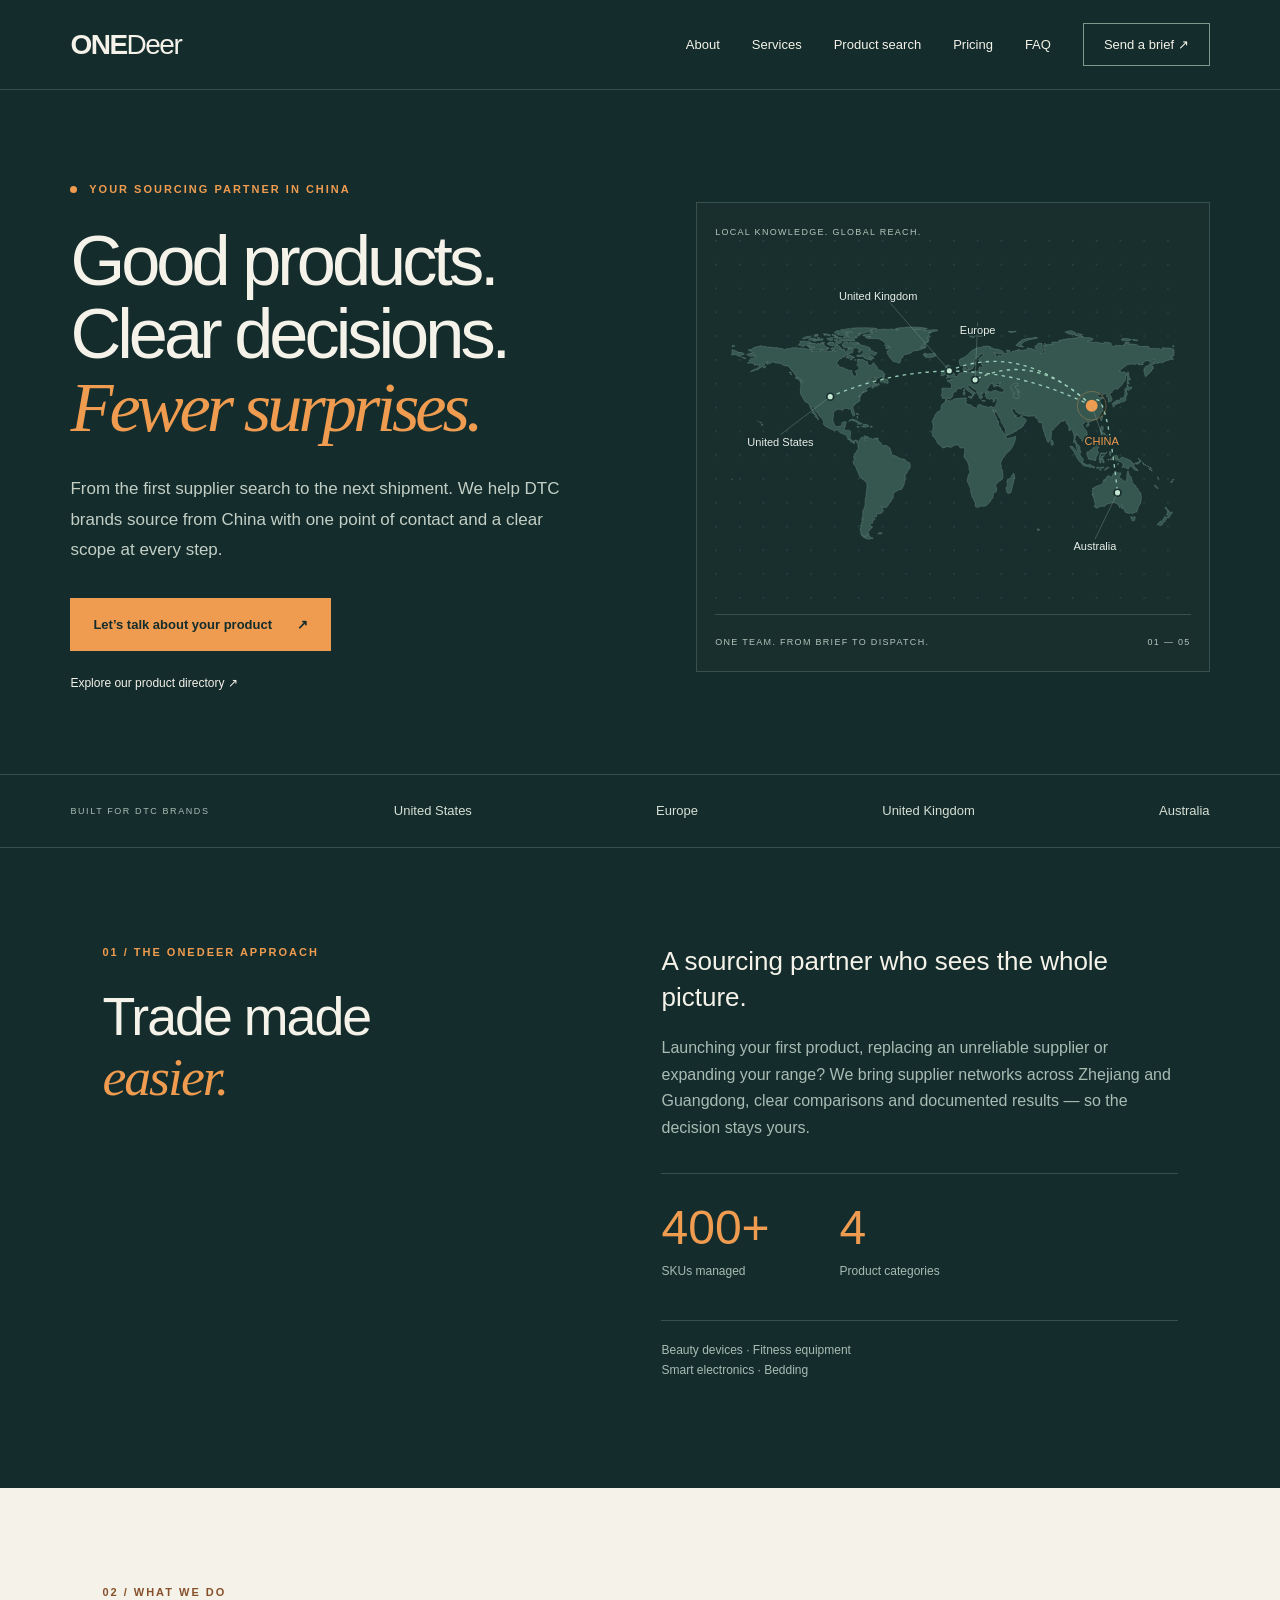
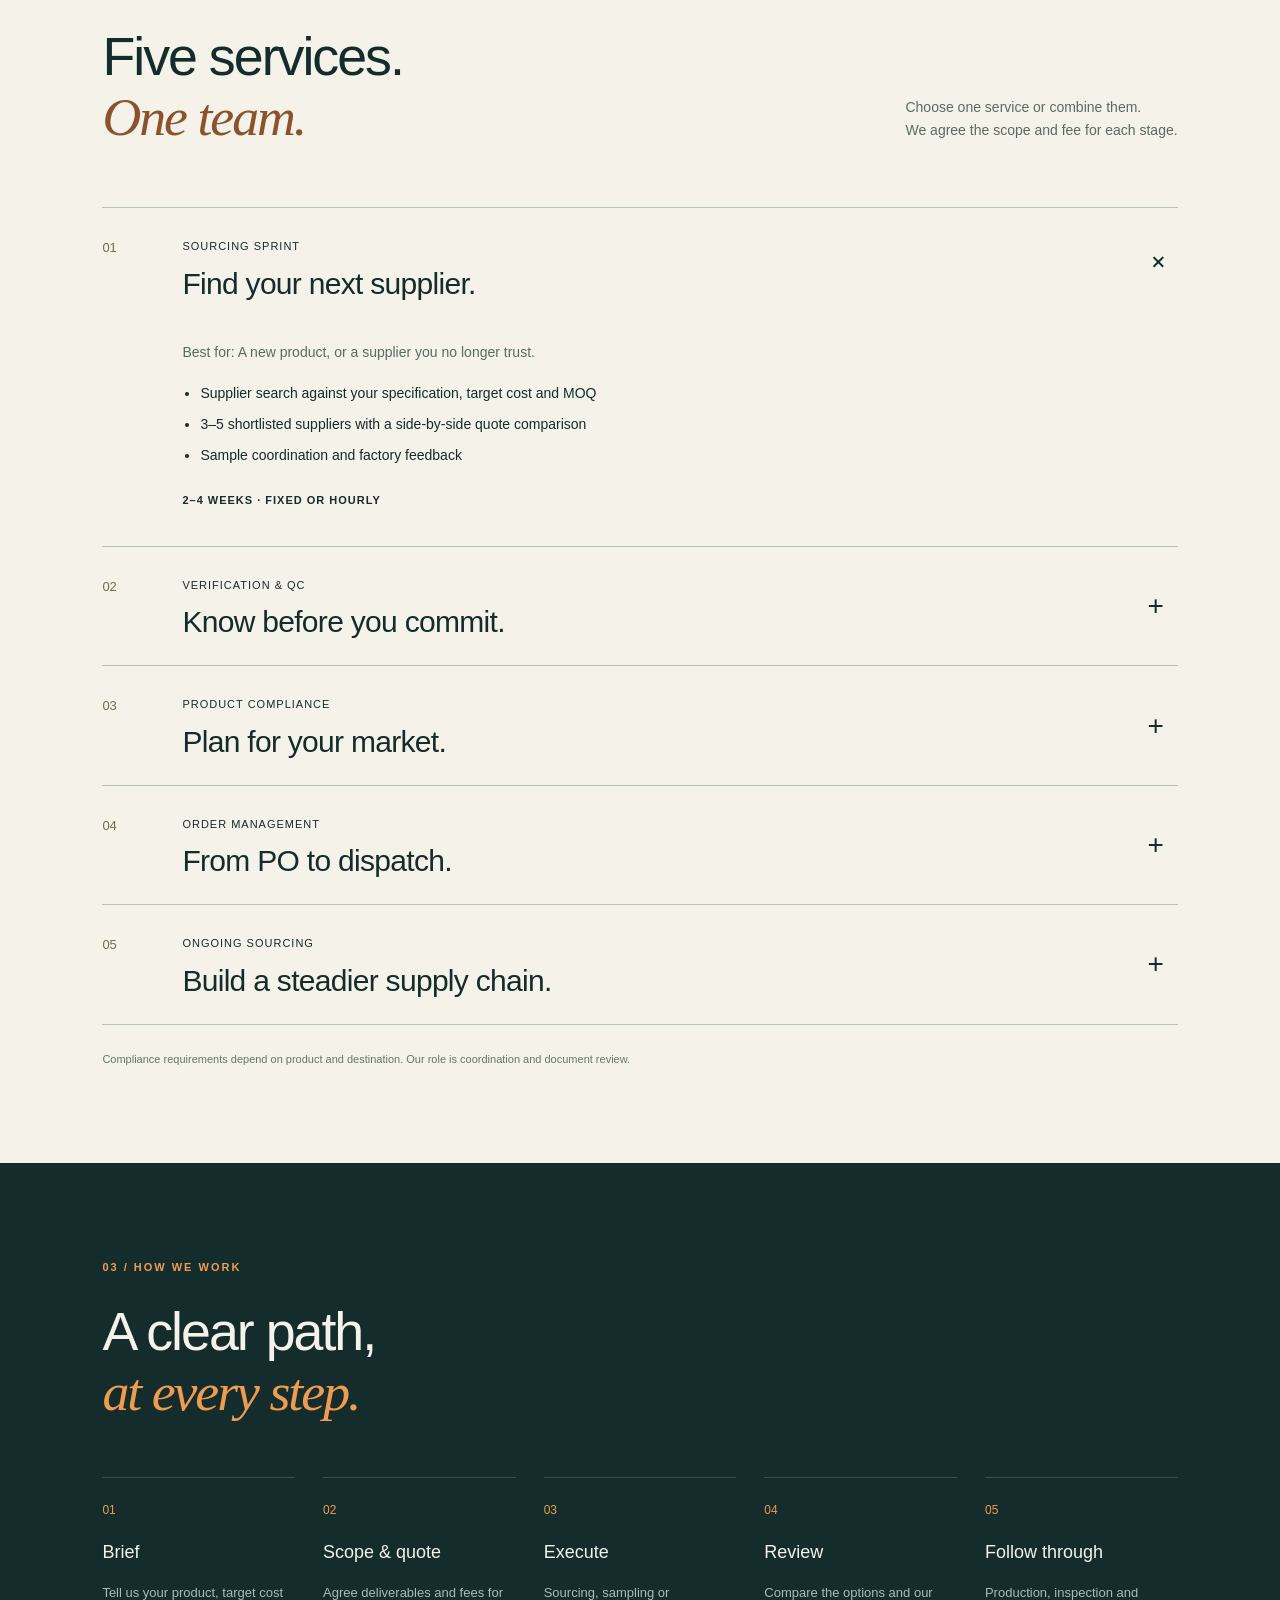
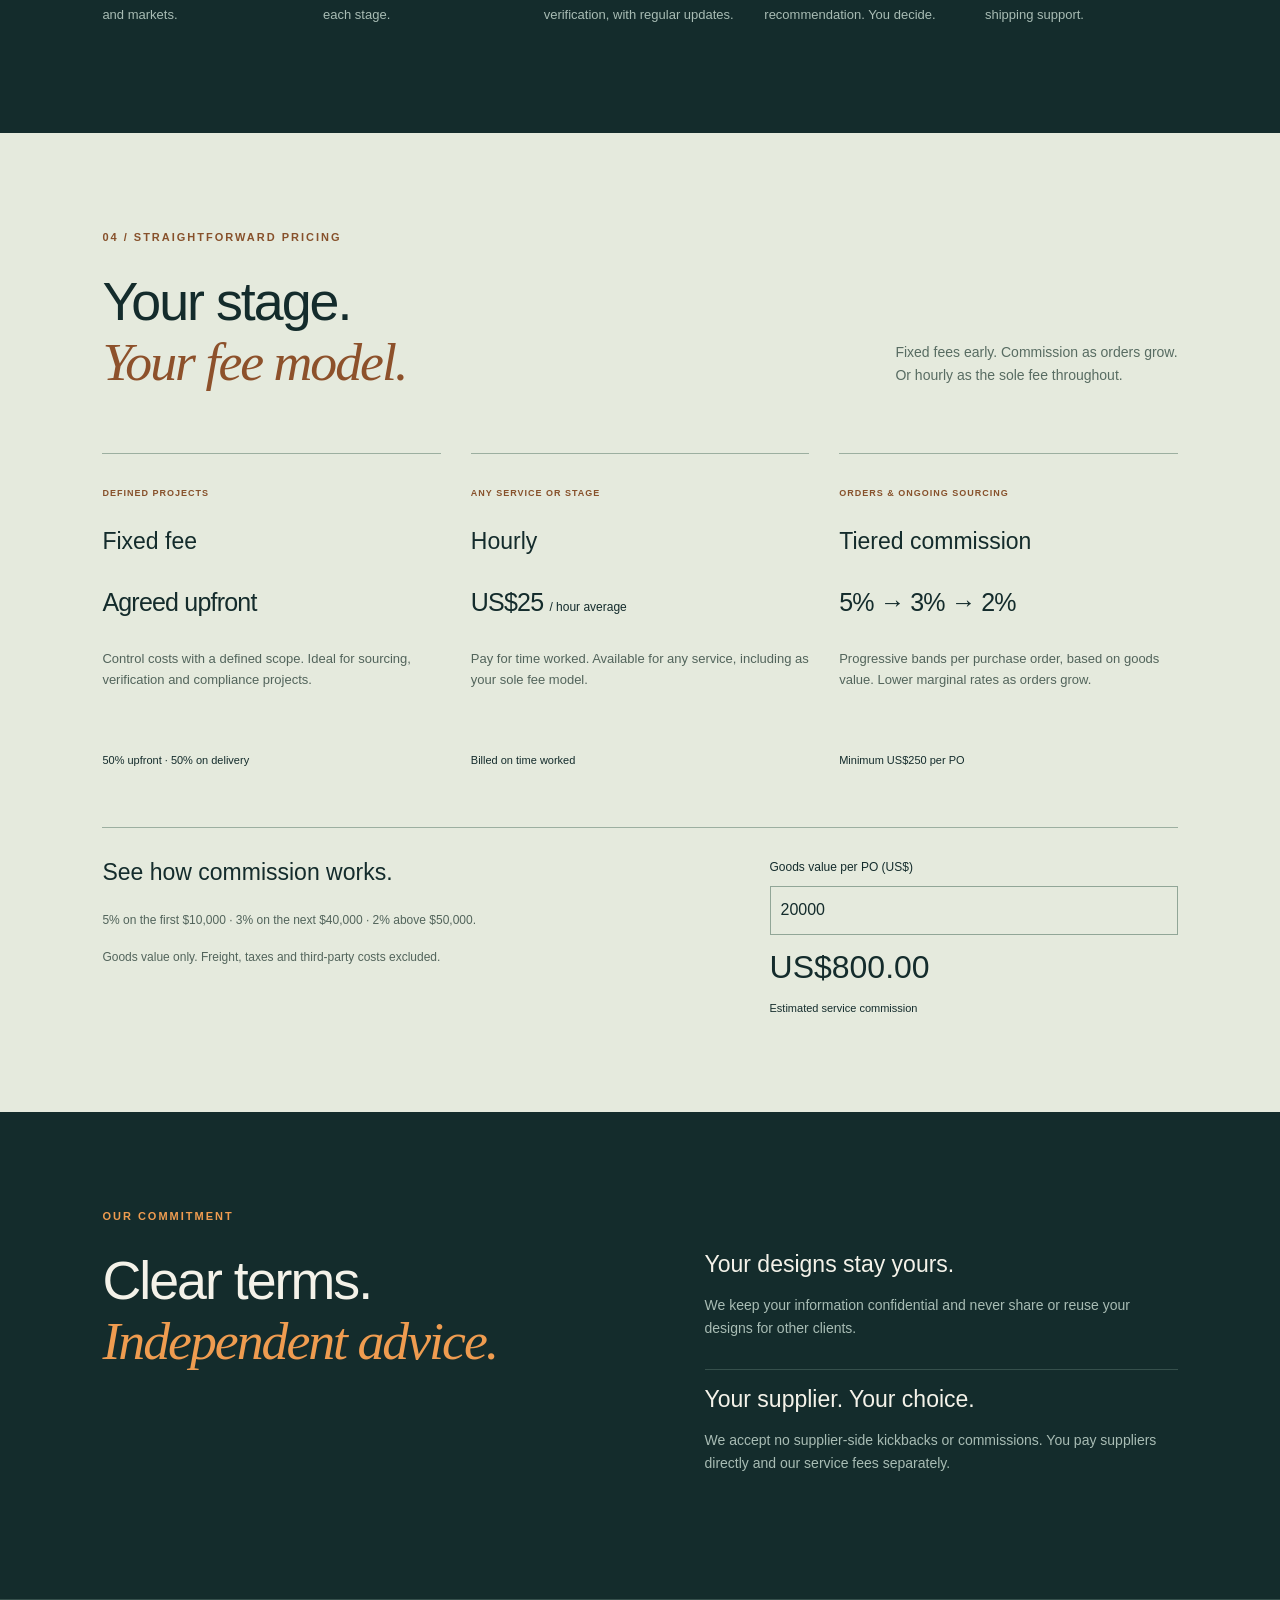
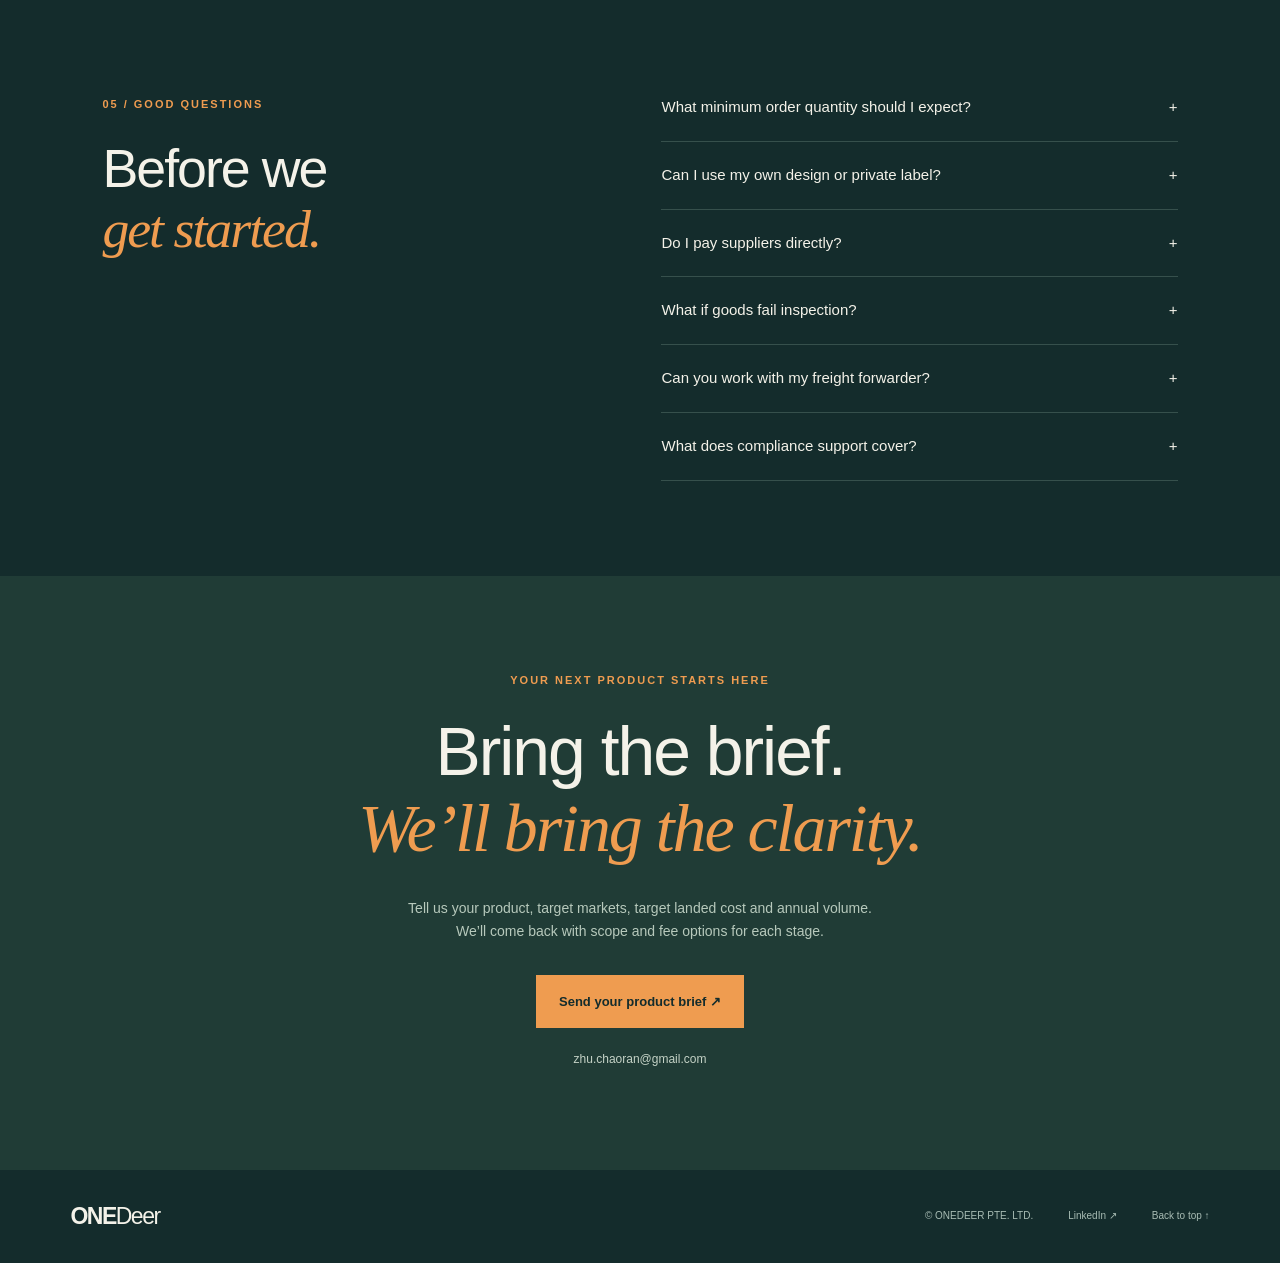
==== commit fc0a9eb5: "Add product search with sanitized on-demand catalog" ====
--- a/index.html
+++ b/index.html
@@ -1,7 +1,7 @@
 <!doctype html>
 <html lang="en"><head><meta charset="utf-8"><meta name="viewport" content="width=device-width,initial-scale=1"><meta name="description" content="ONEDeer helps DTC brands source from China, from supplier search and quality checks to compliance coordination and order management."><meta name="theme-color" content="#142c2c"><title>ONEDeer — Sourcing, with clarity.</title><link rel="stylesheet" href="assets/site.css"><script defer src="assets/site.js"></script></head><body>
-<a class="skip" href="#main">Skip to content</a><header><a class="brand" href="#" aria-label="ONEDeer home">ONE<span>Deer</span></a><button class="menu" aria-expanded="false" aria-controls="navigation">Menu</button><nav id="navigation" aria-label="Main navigation"><a href="#about">About</a><a href="#services">Services</a><a href="#pricing">Pricing</a><a href="#faq">FAQ</a><a class="nav-cta" href="#contact">Send a brief ↗</a></nav></header>
-<main id="main"><section class="hero"><div class="hero-copy"><p class="eyebrow"><span class="dot"></span> YOUR SOURCING PARTNER IN CHINA</p><h1>Good products.<br>Clear decisions.<br><em>Fewer surprises.</em></h1><p class="lead">From the first supplier search to the next shipment. We help DTC brands source from China with one point of contact and a clear scope at every step.</p><a class="button" href="#contact">Let’s talk about your product <span>↗</span></a><a class="text-link" href="#services">Explore our five services ↓</a></div><div class="route-art"><div class="art-top">LOCAL KNOWLEDGE. GLOBAL REACH.</div><img class="world-map" src="assets/world-map.svg" alt="World map connecting China with the United States, United Kingdom, Europe and Australia" width="560" height="440"><div class="art-bottom"><span>ONE TEAM. FROM BRIEF TO DISPATCH.</span><span>01 — 05</span></div></div></section>
+<a class="skip" href="#main">Skip to content</a><header><a class="brand" href="#" aria-label="ONEDeer home">ONE<span>Deer</span></a><button class="menu" aria-expanded="false" aria-controls="navigation">Menu</button><nav id="navigation" aria-label="Main navigation"><a href="#about">About</a><a href="#services">Services</a><a href="search.html">Product search</a><a href="#pricing">Pricing</a><a href="#faq">FAQ</a><a class="nav-cta" href="#contact">Send a brief ↗</a></nav></header>
+<main id="main"><section class="hero"><div class="hero-copy"><p class="eyebrow"><span class="dot"></span> YOUR SOURCING PARTNER IN CHINA</p><h1>Good products.<br>Clear decisions.<br><em>Fewer surprises.</em></h1><p class="lead">From the first supplier search to the next shipment. We help DTC brands source from China with one point of contact and a clear scope at every step.</p><a class="button" href="#contact">Let’s talk about your product <span>↗</span></a><a class="text-link" href="search.html">Explore our product directory ↗</a></div><div class="route-art"><div class="art-top">LOCAL KNOWLEDGE. GLOBAL REACH.</div><img class="world-map" src="assets/world-map.svg" alt="World map connecting China with the United States, United Kingdom, Europe and Australia" width="560" height="440"><div class="art-bottom"><span>ONE TEAM. FROM BRIEF TO DISPATCH.</span><span>01 — 05</span></div></div></section>
 <div class="markets"><span>BUILT FOR DTC BRANDS</span><span>United States</span><span>Europe</span><span>United Kingdom</span><span>Australia</span></div>
 <section id="about" class="section about"><div><p class="eyebrow">01 / THE ONEDEER APPROACH</p><h2>Trade made<br><em>easier.</em></h2></div><div><p class="intro">A sourcing partner who sees the whole picture.</p><p class="muted">Launching your first product, replacing an unreliable supplier or expanding your range? We bring supplier networks across Zhejiang and Guangdong, clear comparisons and documented results — so the decision stays yours.</p><div class="stats"><div><strong>400+</strong><span>SKUs managed</span></div><div><strong>4</strong><span>Product categories</span></div></div><p class="categories">Beauty devices · Fitness equipment<br>Smart electronics · Bedding</p></div></section>
 <section id="services" class="section services"><div class="section-heading"><div><p class="eyebrow">02 / WHAT WE DO</p><h2>Five services.<br><em>One team.</em></h2></div><p class="muted">Choose one service or combine them.<br>We agree the scope and fee for each stage.</p></div><div class="service-list"><details class="service" open><summary><span class="number">01</span><span><small>Sourcing Sprint</small><h3>Find your next supplier.</h3></span><span class="plus" aria-hidden="true">+</span></summary><div class="service-body"><p class="muted">Best for: A new product, or a supplier you no longer trust.</p><ul><li>Supplier search against your specification, target cost and MOQ</li><li>3–5 shortlisted suppliers with a side-by-side quote comparison</li><li>Sample coordination and factory feedback</li></ul><p class="tag">2–4 weeks · Fixed or hourly</p></div></details><details class="service" ><summary><span class="number">02</span><span><small>Verification & QC</small><h3>Know before you commit.</h3></span><span class="plus" aria-hidden="true">+</span></summary><div class="service-body"><p class="muted">Best for: A first order, or a bigger commitment.</p><ul><li>Business and export-record checks</li><li>On-site or video factory audit with a written report</li><li>In-line and pre-shipment inspections against an agreed checklist</li></ul><p class="tag">Fixed audit / inspection fee or hourly</p></div></details><details class="service" ><summary><span class="number">03</span><span><small>Product Compliance</small><h3>Plan for your market.</h3></span><span class="plus" aria-hidden="true">+</span></summary><div class="service-body"><p class="muted">Best for: Brands selling in the EU/EEA, US, UK or Australia.</p><ul><li>Market-specific requirement and document coordination</li><li>Testing and labeling coordination by product and destination</li><li>EU/EEA, US, UK and Australian market support</li></ul><p class="tag">Fixed product fee or hourly</p></div></details><details class="service" ><summary><span class="number">04</span><span><small>Order Management</small><h3>From PO to dispatch.</h3></span><span class="plus" aria-hidden="true">+</span></summary><div class="service-body"><p class="muted">Best for: Brands that want one team to follow through.</p><ul><li>Purchase orders, production follow-up and delivery tracking</li><li>Inspection scheduling and issue follow-up</li><li>Shipping document checks and freight forwarder coordination</li></ul><p class="tag">Tiered commission or hourly</p></div></details><details class="service" ><summary><span class="number">05</span><span><small>Ongoing Sourcing</small><h3>Build a steadier supply chain.</h3></span><span class="plus" aria-hidden="true">+</span></summary><div class="service-body"><p class="muted">Best for: A growing range that needs a consistent partner.</p><ul><li>Repeat orders, price reviews and supplier performance tracking</li><li>New-product development and new supplier introductions</li><li>A single point of contact in your time zone</li></ul><p class="tag">Hourly or tiered commission</p></div></details></div><p class="note">Compliance requirements depend on product and destination. Our role is coordination and document review.</p></section>
